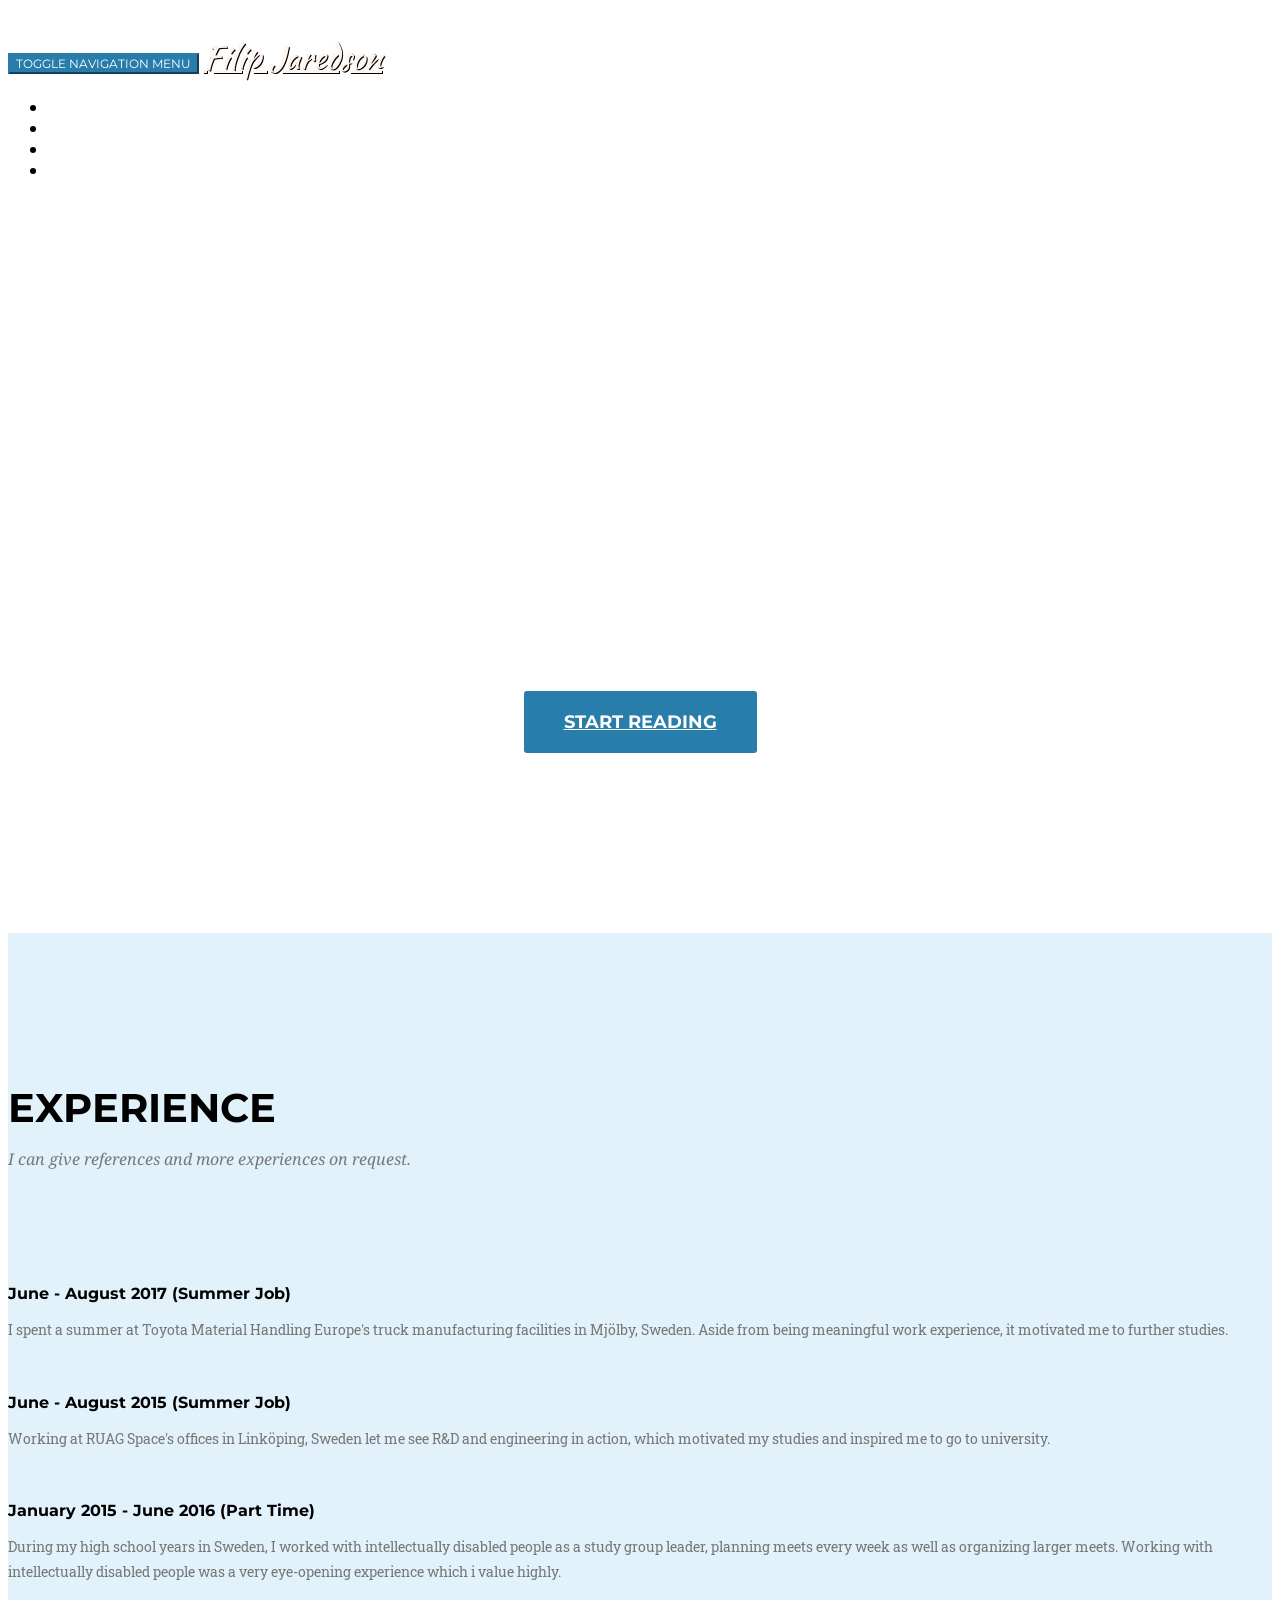
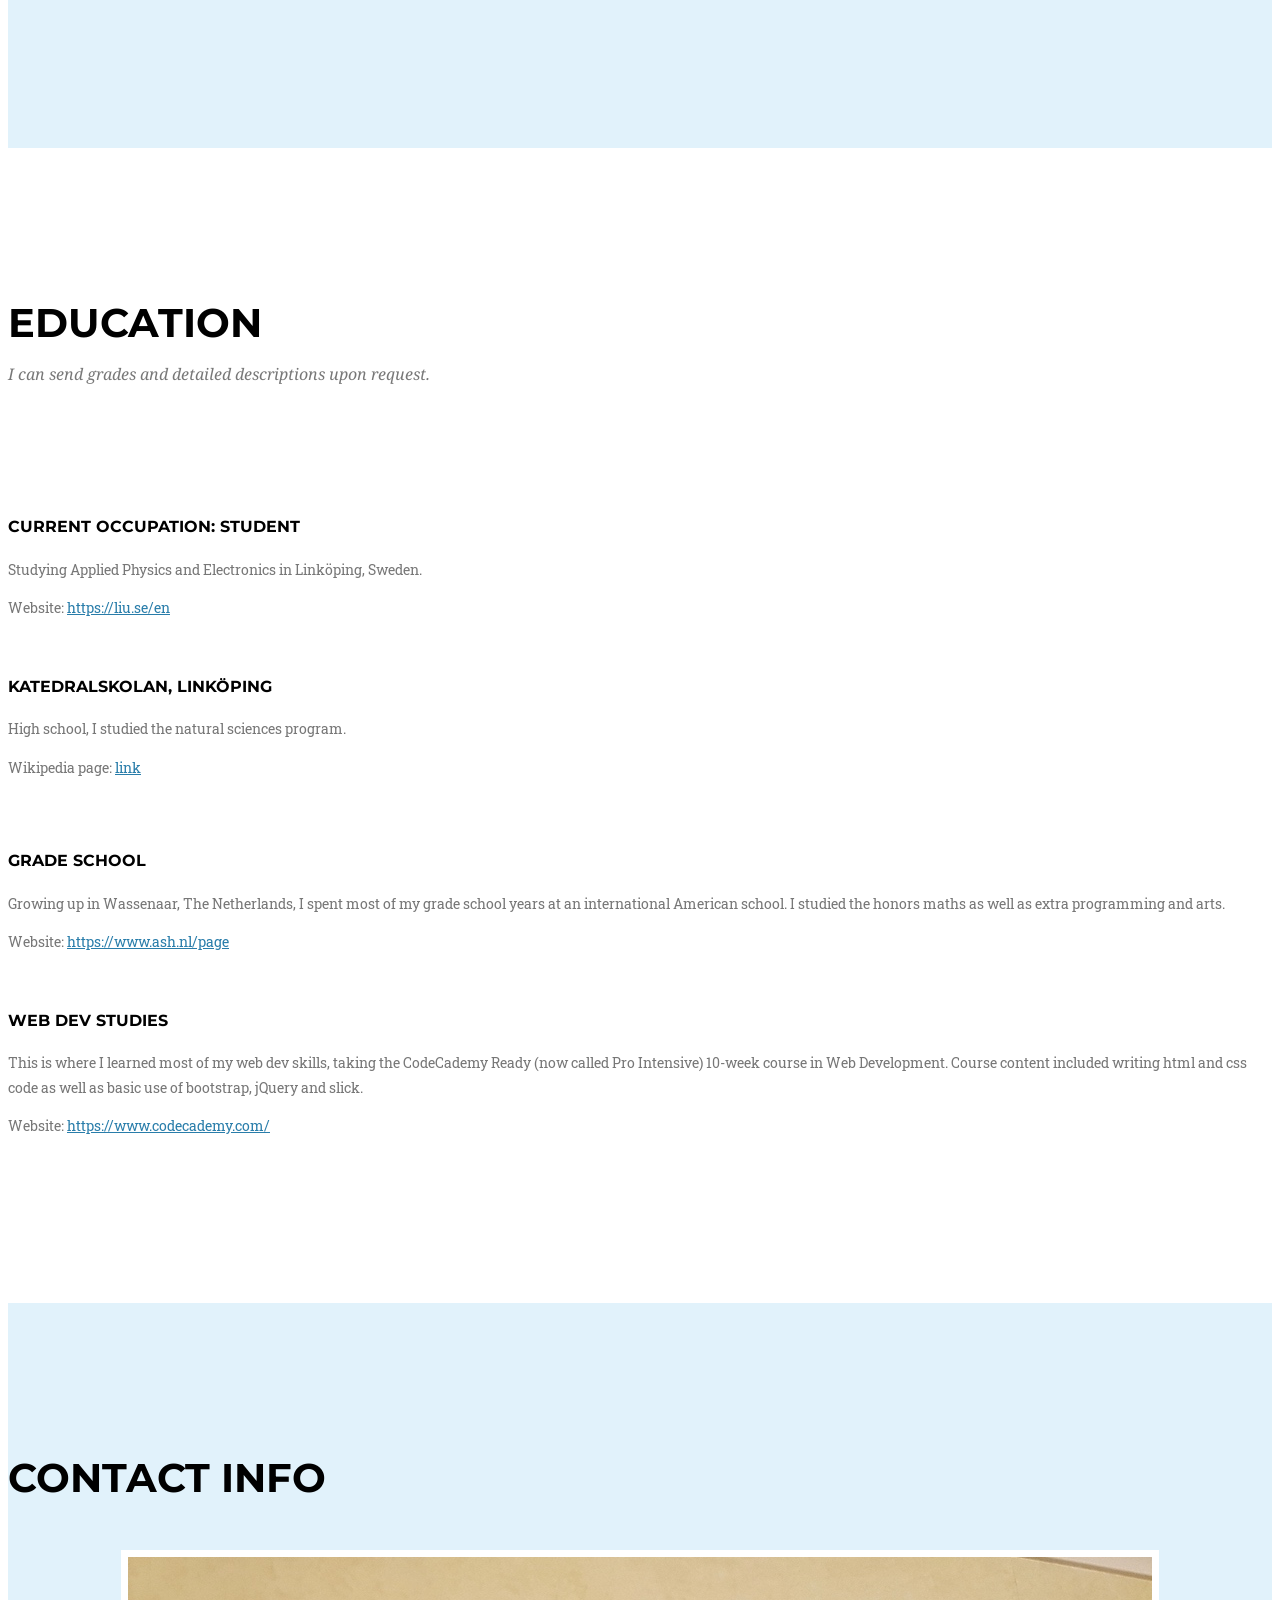
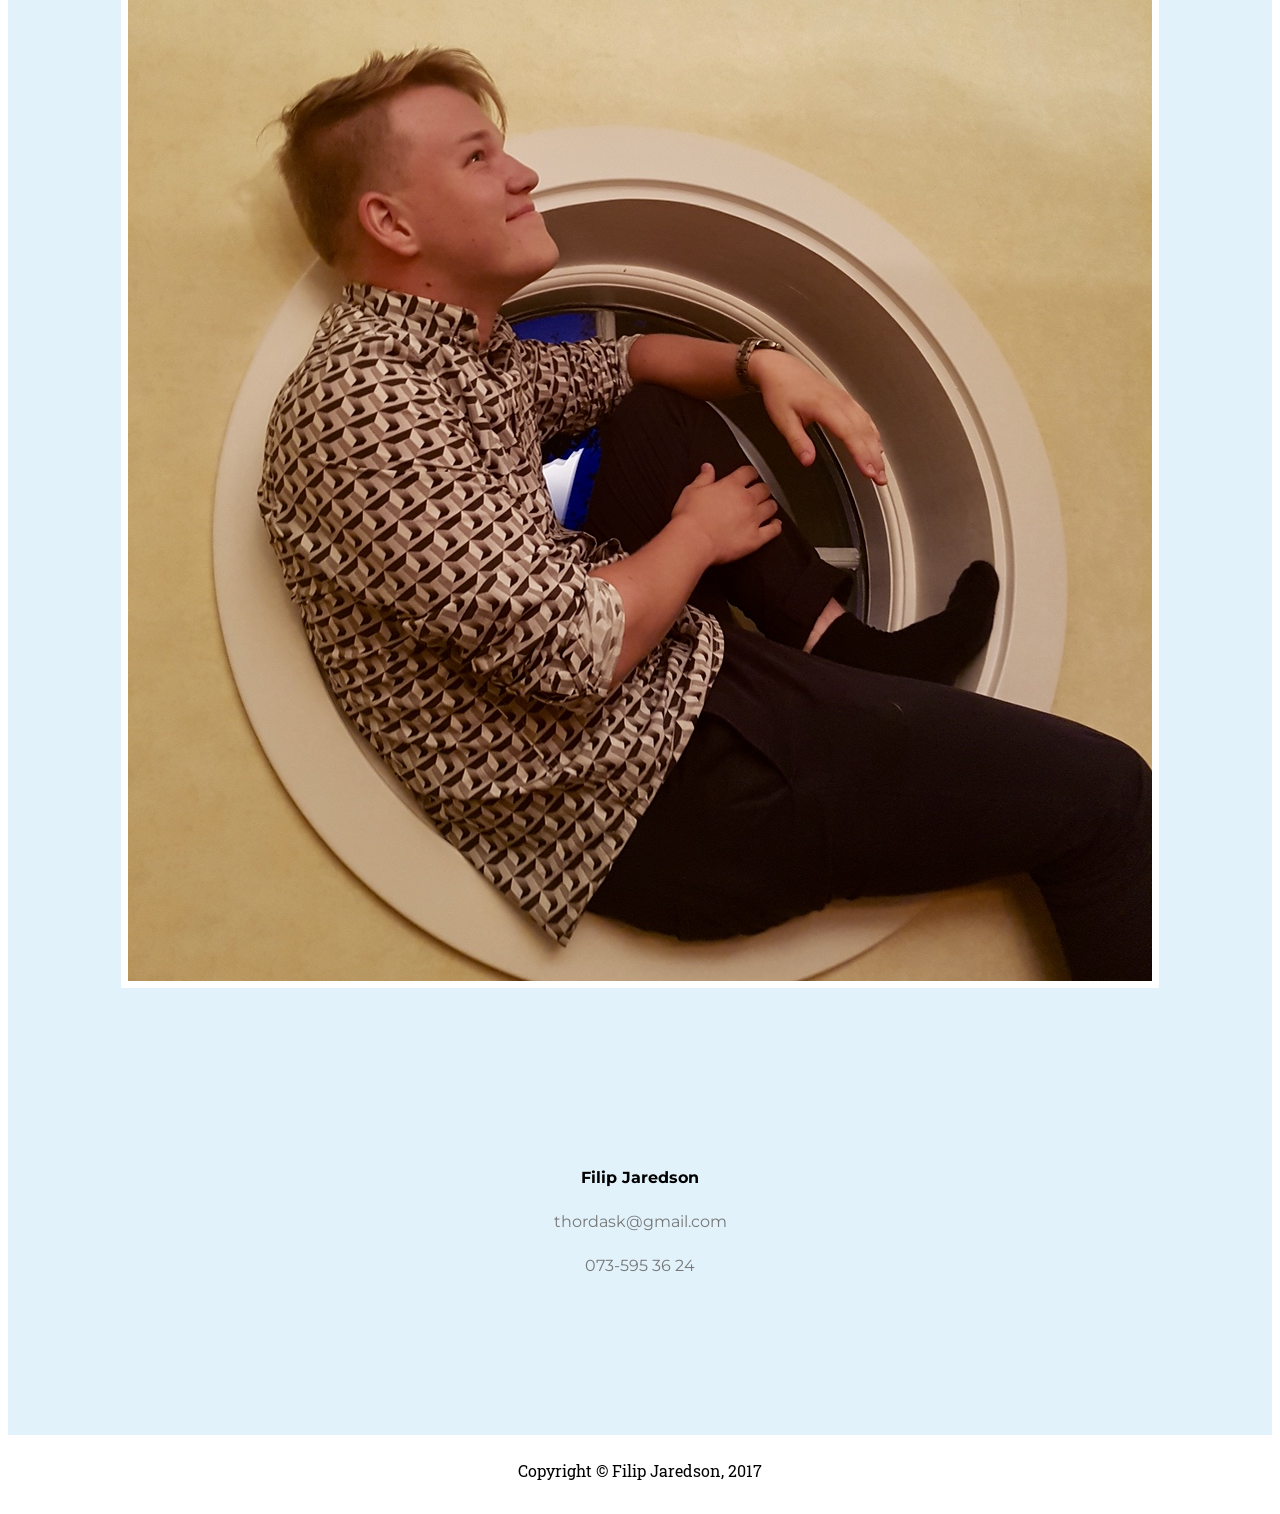
==== index.html @ 3bda9ec3 "Initial Commit" ====
<!DOCTYPE html>
<html lang="en">

<head>

    <meta charset="utf-8">
    <meta http-equiv="X-UA-Compatible" content="IE=edge">
    <meta name="viewport" content="width=device-width, initial-scale=1">
    <meta name="description" content="">
    <meta name="author" content="">

    <title>Filip Jaredson</title>

    <!-- Bootstrap Core CSS -->
    <link href="vendor/bootstrap/css/bootstrap.min.css" rel="stylesheet">

    <!-- Custom Fonts -->
    <link href="vendor/font-awesome/css/font-awesome.min.css" rel="stylesheet" type="text/css">
    <link href="https://fonts.googleapis.com/css?family=Montserrat:400,700" rel="stylesheet" type="text/css">
    <link href='https://fonts.googleapis.com/css?family=Kaushan+Script' rel='stylesheet' type='text/css'>
    <link href='https://fonts.googleapis.com/css?family=Droid+Serif:400,700,400italic,700italic' rel='stylesheet' type='text/css'>
    <link href='https://fonts.googleapis.com/css?family=Roboto+Slab:400,100,300,700' rel='stylesheet' type='text/css'>

    <!-- Theme CSS -->
    <link href="css/agency.css" rel="stylesheet">

    <!-- HTML5 Shim and Respond.js IE8 support of HTML5 elements and media queries -->
    <!-- WARNING: Respond.js doesn't work if you view the page via file:// -->
    <!--[if lt IE 9]>
        <script src="https://oss.maxcdn.com/libs/html5shiv/3.7.0/html5shiv.js"></script>
        <script src="https://oss.maxcdn.com/libs/respond.js/1.4.2/respond.min.js"></script>
    <![endif]-->

</head>

<body id="page-top" class="index">

    <!-- Navigation -->
    <nav id="mainNav" class="navbar navbar-default navbar-custom navbar-fixed-top">
        <div class="container">
            <!-- Brand and toggle get grouped for better mobile display -->
            <div class="navbar-header page-scroll">
                <button type="button" class="navbar-toggle" data-toggle="collapse" data-target="#bs-example-navbar-collapse-1">
                    <span class="sr-only">Toggle navigation</span> Menu <i class="fa fa-bars"></i>
                </button>
                <a class="navbar-brand page-scroll" href="#page-top">Filip Jaredson</a>
            </div>

            <!-- Collect the nav links, forms, and other content for toggling -->
            <div class="collapse navbar-collapse" id="bs-example-navbar-collapse-1">
                <ul class="nav navbar-nav navbar-right">
                    <li class="hidden">
                        <a href="#page-top"></a>
                    </li>
                    <li>
                        <a class="page-scroll" href="#experience">Experience</a>
                    </li>
                    <li>
                        <a class="page-scroll" href="#education">Education</a>
                    </li>
                    <li>
                        <a class="page-scroll" href="#contact">Contact</a>
                    </li>
                </ul>
            </div>
            <!-- /.navbar-collapse -->
        </div>
        <!-- /.container-fluid -->
    </nav>

    <!-- Header -->
    <header>
        <div class="container">
            <div class="intro-text">
                <div class="intro-lead-in">Welcome to my interative resume</div>
                <div class="intro-heading">Let me show you around</div>
                <a href="#experience" class="page-scroll btn btn-xl">Start Reading</a>
            </div>
        </div>
    </header>

    <!-- Services Section -->
    <section id="experience" class="bg-darkest-gray">
        <div class="container">
            <div class="row">
                <div class="col-lg-12 text-center">
                    <h2 class="section-heading">Experience</h2>
                    <h3 class="section-subheading text-muted">I can give references and more experiences on request.</h3>
                </div>
            </div>
            <div class="row text-center">
                <div class="col-md-4">
                    <img src="https://toyota-forklifts.eu/Content/img/logo.png" class="img-responsive center-block experience-img toyota" alt="">
                    <h4 class="service-heading">June - August 2017 (Summer Job)</h4>
                    <p class="text-muted">I spent a summer at Toyota Material Handling Europe's truck manufacturing facilities in Mjölby, Sweden. Aside from being meaningful work experience, it motivated me to further studies.</p>
                </div>
                <div class="col-md-4">
                    <img src="https://www.ruag.com/sites/default/files/logos/logo.svg" class="img-responsive center-block experience-img" alt="">
                    <h4 class="service-heading">June - August 2015 (Summer Job)</h4>
                    <p class="text-muted">Working at RUAG Space's offices in Linköping, Sweden let me see R&D and engineering in action, which motivated my studies and inspired me to go to university.</p>
                </div>
                <div class="col-md-4">
                    <img src="http://www.constrictorvision.se/wp-content/uploads/2015/03/logo-SV.png" class="img-responsive center-block experience-img" alt="">
                    <h4 class="service-heading">January 2015 - June 2016 (Part Time)</h4>
                    <p class="text-muted">During my high school years in Sweden, I worked with intellectually disabled people as a study group leader, planning meets every week as well as organizing larger meets. Working with intellectually disabled people was a very eye-opening experience which i value highly.</p>
                </div>
            </div>
        </div>
    </section>

    <!-- Portfolio Grid Section -->
    <section id="education" class="bg-light-gray">
        <div class="container">
            <div class="row">
                <div class="col-lg-12 text-center">
                    <h2 class="section-heading">Education</h2>
                    <h3 class="section-subheading text-muted">I can send grades and detailed descriptions upon request.</h3>
                </div>
            </div>
            <div class="row">
                <div class="col-md-3 col-sm-6 portfolio-item">
                    <a href="#portfolioModal1" class="portfolio-link" data-toggle="modal">
                        <img src="http://www.liu.se/mall11/images/logo-sv.png" class="img-responsive education-img liu-img" alt="">
                    </a>
                    <div class="portfolio-caption">
                        <h4>Current Occupation: Student</h4>
                        <p class="text-muted">Studying Applied Physics and Electronics in Linköping, Sweden.</p>
                    <p class="text-muted">Website: <a href="https://liu.se/en">https://liu.se/en</a></p>
                  </div>
                </div>
                <div class="col-md-3 col-sm-6 portfolio-item">
                    <a href="#portfolioModal2" class="portfolio-link" data-toggle="modal">
                        <img src="https://upload.wikimedia.org/wikipedia/en/0/0d/Katlogonew.jpg" class="img-responsive education-img" alt="">
                    </a>
                    <div class="portfolio-caption">
                        <h4>Katedralskolan, Linköping</h4>
                        <p class="text-muted">High school, I studied the natural sciences program.</p>
                        <p class="text-muted">Wikipedia page: <a href="https://en.wikipedia.org/wiki/Katedralskolan,_Link%C3%B6ping">link</a></p>
                    </div>
                </div>
                <div class="col-md-3 col-sm-6 portfolio-item">
                    <a href="#portfolioModal3" class="portfolio-link" data-toggle="modal">
                        <img src="https://bbk12e1-cdn.myschoolcdn.com/ftpimages/401/logo/Logo.png" class="img-responsive education-img ash-img" alt="">
                    </a>
                    <div class="portfolio-caption">
                        <h4>Grade School</h4>
                        <p class="text-muted">Growing up in Wassenaar, The Netherlands, I spent most of my grade school years at an international American school. I studied the honors maths as well as extra programming and arts.</p>
                        <p class="text-muted">Website: <a href="https://www.ash.nl/page">https://www.ash.nl/page</a></p>
                    </div>
                </div>
                <div class="col-md-3 col-sm-6 portfolio-item">
                    <a href="#portfolioModal4" class="portfolio-link" data-toggle="modal">
                        <img src="https://production.cdmycdn.com/webpack/44e01805165bfde4e6e4322c540abf81.svg" class="img-responsive education-img" alt="">
                    </a>
                    <div class="portfolio-caption">
                        <h4>Web Dev Studies</h4>
                        <p class="text-muted">This is where I learned most of my web dev skills, taking the CodeCademy Ready (now called Pro Intensive) 10-week course in Web Development. Course content included writing html and css code as well as basic use of bootstrap, jQuery and slick.</p>
                        <p class="text-muted">Website: <a href="https://www.codecademy.com/">https://www.codecademy.com/</a></p>
                    </div>
                </div>
            </div>
        </div>
    </section>


    <!-- Contact Section -->
    <section id="contact" class="bg-darkest-gray">
        <div class="container">
            <div class="row">
                <div class="col-lg-12 text-center">
                    <h2 class="section-heading">Contact info</h2>
                </div>
            </div>
            <div class="row" style="margin-top: 3rem;">
              <div class="col-sm-4 col-sm-offset-2">
                  <div class="contact-member">
                      <img src="img/filip.jpg" class="img-responsive img-circle" alt="">
                  </div>
              </div>
              <div class="col-sm-4" style="margin-top: 11rem;">
                <div class="contact-member">
                  <h4>Filip Jaredson</h4>
                  <p></p>
                  <h4 class="text-muted">thordask@gmail.com</h4>
                  <h4 class="text-muted">073-595 36 24</h4>
                </div>
              </div>
            </div>
        </div>
    </section>

    <!-- Footer -->
    <footer>
      Copyright © Filip Jaredson, 2017
    </footer>

    <!-- jQuery -->
    <script src="vendor/jquery/jquery.min.js"></script>

    <!-- Bootstrap Core JavaScript -->
    <script src="vendor/bootstrap/js/bootstrap.min.js"></script>

    <!-- Plugin JavaScript -->
    <script src="https://cdnjs.cloudflare.com/ajax/libs/jquery-easing/1.3/jquery.easing.min.js"></script>

    <!-- Contact Form JavaScript -->
    <script src="js/jqBootstrapValidation.js"></script>
    <script src="js/contact_me.js"></script>

    <!-- Theme JavaScript -->
    <script src="js/agency.min.js"></script>

</body>

</html>
---- css/agency.css ----
/*!
 * Start Bootstrap - Agency v3.3.7+1 (http://startbootstrap.com/template-overviews/agency)
 * Copyright 2013-2016 Start Bootstrap
 * Licensed under MIT (https://github.com/BlackrockDigital/startbootstrap/blob/gh-pages/LICENSE)
 */
body {
  overflow-x: hidden;
  font-family: "Roboto Slab", "Helvetica Neue", Helvetica, Arial, sans-serif;
}
.text-muted {
  color: #777777;
  font-weight: normal;
}
.text-primary {
  color: #297DAA;
}
p {
  font-size: 14px;
  line-height: 1.75;
}
p.large {
  font-size: 16px;
}
a,
a:hover,
a:focus,
a:active,
a.active {
  outline: none;
}
a {
  color: #297DAA;
}
a:hover,
a:focus,
a:active,
a.active {
  color: #064F76;
}
h1,
h2,
h3,
h4,
h5,
h6 {
  font-family: "Montserrat", "Helvetica Neue", Helvetica, Arial, sans-serif;
  text-transform: uppercase;
  font-weight: 700;
}
.img-centered {
  margin: 0 auto;
}
.bg-light-gray {
  background-color: #FFFFFF;
}
.bg-darkest-gray {
  background-color: #E1F2FB;
}
.btn-primary {
  color: white;
  background-color: #297DAA;
  border-color: #297DAA;
  font-family: "Montserrat", "Helvetica Neue", Helvetica, Arial, sans-serif;
  text-transform: uppercase;
  font-weight: 700;
}
.btn-primary:hover,
.btn-primary:focus,
.btn-primary:active,
.btn-primary.active,
.open .dropdown-toggle.btn-primary {
  color: white;
  background-color: #064F76;
  border-color: #4792BB;
}
.btn-primary:active,
.btn-primary.active,
.open .dropdown-toggle.btn-primary {
  background-image: none;
}
.btn-primary.disabled,
.btn-primary[disabled],
fieldset[disabled] .btn-primary,
.btn-primary.disabled:hover,
.btn-primary[disabled]:hover,
fieldset[disabled] .btn-primary:hover,
.btn-primary.disabled:focus,
.btn-primary[disabled]:focus,
fieldset[disabled] .btn-primary:focus,
.btn-primary.disabled:active,
.btn-primary[disabled]:active,
fieldset[disabled] .btn-primary:active,
.btn-primary.disabled.active,
.btn-primary[disabled].active,
fieldset[disabled] .btn-primary.active {
  background-color: #297DAA;
  border-color: #297DAA;
}
.btn-primary .badge {
  color: #297DAA;
  background-color: white;
}
.btn-xl {
  color: white;
  background-color: #297DAA;
  border-color: #297DAA;
  font-family: "Montserrat", "Helvetica Neue", Helvetica, Arial, sans-serif;
  text-transform: uppercase;
  font-weight: 700;
  border-radius: 3px;
  font-size: 18px;
  padding: 20px 40px;
}
.btn-xl:hover,
.btn-xl:focus,
.btn-xl:active,
.btn-xl.active,
.open .dropdown-toggle.btn-xl {
  color: white;
  background-color: #064F76;
  border-color: #4792BB;
}
.btn-xl:active,
.btn-xl.active,
.open .dropdown-toggle.btn-xl {
  background-image: none;
}
.btn-xl.disabled,
.btn-xl[disabled],
fieldset[disabled] .btn-xl,
.btn-xl.disabled:hover,
.btn-xl[disabled]:hover,
fieldset[disabled] .btn-xl:hover,
.btn-xl.disabled:focus,
.btn-xl[disabled]:focus,
fieldset[disabled] .btn-xl:focus,
.btn-xl.disabled:active,
.btn-xl[disabled]:active,
fieldset[disabled] .btn-xl:active,
.btn-xl.disabled.active,
.btn-xl[disabled].active,
fieldset[disabled] .btn-xl.active {
  background-color: #297DAA;
  border-color: #297DAA;
}
.btn-xl .badge {
  color: #297DAA;
  background-color: white;
}
.navbar-custom {
  background-color: #222222;
  border-color: transparent;
}
.navbar-custom .navbar-brand {
  color: seashell;
  text-shadow: 1px 1px black;
  font-family: "Kaushan Script", "Helvetica Neue", Helvetica, Arial, cursive;
}
.navbar-custom .navbar-brand:hover,
.navbar-custom .navbar-brand:focus,
.navbar-custom .navbar-brand:active,
.navbar-custom .navbar-brand.active {
  color: #87B8D3;
}
.navbar-custom .navbar-collapse {
  border-color: rgba(255, 255, 255, 0.02);
}
.navbar-custom .navbar-toggle {
  background-color: #297DAA;
  border-color: #297DAA;
  font-family: "Montserrat", "Helvetica Neue", Helvetica, Arial, sans-serif;
  text-transform: uppercase;
  color: white;
  font-size: 12px;
}
.navbar-custom .navbar-toggle:hover,
.navbar-custom .navbar-toggle:focus {
  background-color: #297DAA;
}
.navbar-custom .nav li a {
  font-family: "Montserrat", "Helvetica Neue", Helvetica, Arial, sans-serif;
  text-transform: uppercase;
  font-weight: 400;
  letter-spacing: 1px;
  color: white;
}
.navbar-custom .nav li a:hover,
.navbar-custom .nav li a:focus {
  color: #297DAA;
  outline: none;
}
.navbar-custom .navbar-nav > .active > a {
  border-radius: 0;
  color: white;
  background-color: #297DAA;
}
.navbar-custom .navbar-nav > .active > a:hover,
.navbar-custom .navbar-nav > .active > a:focus {
  color: white;
  background-color: #064F76;
}
@media (min-width: 768px) {
  .navbar-custom {
    background-color: transparent;
    padding: 25px 0;
    -webkit-transition: padding 0.2s;
    -moz-transition: padding 0.2s;
    transition: padding 0.2s;
    border: none;
  }
  .navbar-custom .navbar-brand {
    font-size: 2em;
    -webkit-transition: all 0.2s;
    -moz-transition: all 0.2s;
    transition: all 0.2s;
  }
  .navbar-custom .navbar-nav > .active > a {
    border-radius: 3px;
  }
}
@media (min-width: 768px) {
  .navbar-custom.affix {
    background-color: #222222;
    padding: 10px 0;
  }
  .navbar-custom.affix .navbar-brand {
    font-size: 1.5em;
  }
}
header {
  background-image: url('../img/pisek river.jpg');
  background-repeat: no-repeat;
  background-attachment: scroll;
  background-position: center center;
  -webkit-background-size: cover;
  -moz-background-size: cover;
  background-size: cover;
  -o-background-size: cover;
  text-align: center;
  color: white;
}
header .intro-text {
  padding-top: 100px;
  padding-bottom: 50px;
}
header .intro-text .intro-lead-in {
  font-family: "Droid Serif", "Helvetica Neue", Helvetica, Arial, sans-serif;
  font-style: italic;
  font-size: 22px;
  line-height: 22px;
  margin-bottom: 25px;
}
header .intro-text .intro-heading {
  font-family: "Montserrat", "Helvetica Neue", Helvetica, Arial, sans-serif;
  text-transform: uppercase;
  font-weight: 700;
  font-size: 50px;
  line-height: 50px;
  margin-bottom: 25px;
}
@media (min-width: 768px) {
  header .intro-text {
    padding-top: 300px;
    padding-bottom: 200px;
  }
  header .intro-text .intro-lead-in {
    font-family: "Droid Serif", "Helvetica Neue", Helvetica, Arial, sans-serif;
    font-style: italic;
    font-size: 40px;
    line-height: 40px;
    margin-bottom: 25px;
  }
  header .intro-text .intro-heading {
    font-family: "Montserrat", "Helvetica Neue", Helvetica, Arial, sans-serif;
    text-transform: uppercase;
    font-weight: 700;
    font-size: 75px;
    line-height: 75px;
    margin-bottom: 50px;
  }
}
section {
  padding: 100px 0;
}
section h2.section-heading {
  font-size: 40px;
  margin-top: 0;
  margin-bottom: 15px;
}
section h3.section-subheading {
  font-size: 16px;
  font-family: "Droid Serif", "Helvetica Neue", Helvetica, Arial, sans-serif;
  text-transform: none;
  font-style: italic;
  font-weight: 400;
  margin-bottom: 75px;
}
@media (min-width: 768px) {
  section {
    padding: 150px 0;
  }
}
.service-heading {
  margin: 15px 0;
  text-transform: none;
}
#portfolio .portfolio-item {
  border: 1px solid black;
  margin: 0 0 15px;
  padding: 15px;
  right: 0;
}
#portfolio .portfolio-item .portfolio-link {
  display: flex block;
  position: relative;
  max-width: 400px;
  margin: 0 auto;
}
#portfolio .portfolio-item .portfolio-link .portfolio-hover {
  background: rgba(254, 209, 54, 0.9);
  position: absolute;
  width: 100%;
  height: 100%;
  opacity: 0;
  transition: all ease 0.5s;
  -webkit-transition: all ease 0.5s;
  -moz-transition: all ease 0.5s;
}
#portfolio .portfolio-item .portfolio-link .portfolio-hover:hover {
  opacity: 1;
}
#portfolio .portfolio-item .portfolio-link .portfolio-hover .portfolio-hover-content {
  position: absolute;
  width: 100%;
  height: 20px;
  font-size: 20px;
  text-align: center;
  top: 50%;
  margin-top: -12px;
  color: white;
}
#portfolio .portfolio-item .portfolio-link .portfolio-hover .portfolio-hover-content img {
  margin: -12px;
}
#portfolio .portfolio-item .portfolio-link .portfolio-hover .portfolio-hover-content h3,
#portfolio .portfolio-item .portfolio-link .portfolio-hover .portfolio-hover-content h4 {
  margin: 0;
}
#portfolio .portfolio-item .portfolio-caption {
  max-width: 400px;
  margin: 0 auto;
  background-color: white;
  text-align: center;
  padding: 25px;
}
#portfolio .portfolio-item .portfolio-caption h4 {
  text-transform: none;
  margin: 0;
}
#portfolio .portfolio-item .portfolio-caption p {
  font-family: "Droid Serif", "Helvetica Neue", Helvetica, Arial, sans-serif;
  font-style: italic;
  font-size: 16px;
  margin: 0;
}
#portfolio * {
  z-index: 2;
}
@media (min-width: 767px) {
  #portfolio .portfolio-item {
    margin: 0 0 30px;
  }
}
.timeline {
  list-style: none;
  padding: 0;
  position: relative;
}
.timeline:before {
  top: 0;
  bottom: 0;
  position: absolute;
  content: "";
  width: 2px;
  background-color: #f1f1f1;
  left: 40px;
  margin-left: -1.5px;
}
.timeline > li {
  margin-bottom: 50px;
  position: relative;
  min-height: 50px;
}
.timeline > li:before,
.timeline > li:after {
  content: " ";
  display: table;
}
.timeline > li:after {
  clear: both;
}
.timeline > li .timeline-panel {
  width: 100%;
  float: right;
  padding: 0 20px 0 100px;
  position: relative;
  text-align: left;
}
.timeline > li .timeline-panel:before {
  border-left-width: 0;
  border-right-width: 15px;
  left: -15px;
  right: auto;
}
.timeline > li .timeline-panel:after {
  border-left-width: 0;
  border-right-width: 14px;
  left: -14px;
  right: auto;
}
.timeline > li .timeline-image {
  left: 0;
  margin-left: 0;
  width: 80px;
  height: 80px;
  position: absolute;
  z-index: 100;
  background-color: #297DAA;
  color: white;
  border-radius: 100%;
  border: 7px solid #f1f1f1;
  text-align: center;
}
.timeline > li .timeline-image h4 {
  font-size: 10px;
  margin-top: 12px;
  line-height: 14px;
}
.timeline > li.timeline-inverted > .timeline-panel {
  float: right;
  text-align: left;
  padding: 0 20px 0 100px;
}
.timeline > li.timeline-inverted > .timeline-panel:before {
  border-left-width: 0;
  border-right-width: 15px;
  left: -15px;
  right: auto;
}
.timeline > li.timeline-inverted > .timeline-panel:after {
  border-left-width: 0;
  border-right-width: 14px;
  left: -14px;
  right: auto;
}
.timeline > li:last-child {
  margin-bottom: 0;
}
.timeline .timeline-heading h4 {
  margin-top: 0;
  color: inherit;
}
.timeline .timeline-heading h4.subheading {
  text-transform: none;
}
.timeline .timeline-body > p,
.timeline .timeline-body > ul {
  margin-bottom: 0;
}
@media (min-width: 768px) {
  .timeline:before {
    left: 50%;
  }
  .timeline > li {
    margin-bottom: 100px;
    min-height: 100px;
  }
  .timeline > li .timeline-panel {
    width: 41%;
    float: left;
    padding: 0 20px 20px 30px;
    text-align: right;
  }
  .timeline > li .timeline-image {
    width: 100px;
    height: 100px;
    left: 50%;
    margin-left: -50px;
  }
  .timeline > li .timeline-image h4 {
    font-size: 13px;
    margin-top: 16px;
    line-height: 18px;
  }
  .timeline > li.timeline-inverted > .timeline-panel {
    float: right;
    text-align: left;
    padding: 0 30px 20px 20px;
  }
}
@media (min-width: 992px) {
  .timeline > li {
    min-height: 150px;
  }
  .timeline > li .timeline-panel {
    padding: 0 20px 20px;
  }
  .timeline > li .timeline-image {
    width: 150px;
    height: 150px;
    margin-left: -75px;
  }
  .timeline > li .timeline-image h4 {
    font-size: 18px;
    margin-top: 30px;
    line-height: 26px;
  }
  .timeline > li.timeline-inverted > .timeline-panel {
    padding: 0 20px 20px;
  }
}
@media (min-width: 1200px) {
  .timeline > li {
    min-height: 170px;
  }
  .timeline > li .timeline-panel {
    padding: 0 20px 20px 100px;
  }
  .timeline > li .timeline-image {
    width: 170px;
    height: 170px;
    margin-left: -85px;
  }
  .timeline > li .timeline-image h4 {
    margin-top: 40px;
  }
  .timeline > li.timeline-inverted > .timeline-panel {
    padding: 0 100px 20px 20px;
  }
}
.contact-member {
  text-align: center;
  margin-bottom: 10px;
}
.contact-member img {
  margin: 0 auto;
  border: 7px solid white;
}
.contact-member h4 {
  margin-top: 25px;
  margin-bottom: 0;
  text-transform: none;
}
.contact-member p {
  margin-top: 0;
}
aside.clients img {
  margin: 50px auto;
}
section#contact {
  background-position: center;
  background-repeat: no-repeat;
}
section#oldcontact .section-heading {
  color: white;
}
section#oldcontact .form-group {
  margin-bottom: 25px;
}
section#oldcontact .form-group input,
section#oldcontact .form-group textarea {
  padding: 20px;
}
section#oldcontact .form-group input.form-control {
  height: auto;
}
section#oldcontact .form-group textarea.form-control {
  height: 236px;
}
section#oldcontact .form-control:focus {
  border-color: #297DAA;
  box-shadow: none;
}
section#oldcontact ::-webkit-input-placeholder {
  font-family: "Montserrat", "Helvetica Neue", Helvetica, Arial, sans-serif;
  text-transform: uppercase;
  font-weight: 700;
  color: #eeeeee;
}
section#oldcontact :-moz-placeholder {
  /* Firefox 18- */
  font-family: "Montserrat", "Helvetica Neue", Helvetica, Arial, sans-serif;
  text-transform: uppercase;
  font-weight: 700;
  color: #eeeeee;
}
section#oldcontact ::-moz-placeholder {
  /* Firefox 19+ */
  font-family: "Montserrat", "Helvetica Neue", Helvetica, Arial, sans-serif;
  text-transform: uppercase;
  font-weight: 700;
  color: #eeeeee;
}
section#oldcontact :-ms-input-placeholder {
  font-family: "Montserrat", "Helvetica Neue", Helvetica, Arial, sans-serif;
  text-transform: uppercase;
  font-weight: 700;
  color: #eeeeee;
}
section#oldcontact .text-danger {
  color: #e74c3c;
}
footer {
  padding: 25px 0;
  text-align: center;
}
footer span.copyright {
  line-height: 40px;
  font-family: "Montserrat", "Helvetica Neue", Helvetica, Arial, sans-serif;
  text-transform: uppercase;
  text-transform: none;
}
footer ul.quicklinks {
  margin-bottom: 0;
  line-height: 40px;
  font-family: "Montserrat", "Helvetica Neue", Helvetica, Arial, sans-serif;
  text-transform: uppercase;
  text-transform: none;
}
ul.social-buttons {
  margin-bottom: 0;
}
ul.social-buttons li a {
  display: block;
  background-color: #222222;
  height: 40px;
  width: 40px;
  border-radius: 100%;
  font-size: 20px;
  line-height: 40px;
  color: white;
  outline: none;
  -webkit-transition: all 0.2s;
  -moz-transition: all 0.2s;
  transition: all 0.2s;
}
ul.social-buttons li a:hover,
ul.social-buttons li a:focus,
ul.social-buttons li a:active {
  background-color: #297DAA;
}
.btn:focus,
.btn:active,
.btn.active,
.btn:active:focus {
  outline: none;
}
.portfolio-modal .modal-dialog {
  margin: 0;
  height: 100%;
  width: auto;
}
.portfolio-modal .modal-content {
  border-radius: 0;
  background-clip: border-box;
  -webkit-box-shadow: none;
  box-shadow: none;
  border: none;
  min-height: 100%;
  padding: 100px 0;
  text-align: center;
}
.portfolio-modal .modal-content h2 {
  margin-bottom: 15px;
  font-size: 3em;
}
.portfolio-modal .modal-content p {
  margin-bottom: 30px;
}
.portfolio-modal .modal-content p.item-intro {
  margin: 20px 0 30px;
  font-family: "Droid Serif", "Helvetica Neue", Helvetica, Arial, sans-serif;
  font-style: italic;
  font-size: 16px;
}
.portfolio-modal .modal-content ul.list-inline {
  margin-bottom: 30px;
  margin-top: 0;
}
.portfolio-modal .modal-content img {
  margin-bottom: 30px;
}
.portfolio-modal .close-modal {
  position: absolute;
  width: 75px;
  height: 75px;
  background-color: transparent;
  top: 25px;
  right: 25px;
  cursor: pointer;
}
.portfolio-modal .close-modal:hover {
  opacity: 0.3;
}
.portfolio-modal .close-modal .lr {
  height: 75px;
  width: 1px;
  margin-left: 35px;
  background-color: #222222;
  transform: rotate(45deg);
  -ms-transform: rotate(45deg);
  /* IE 9 */
  -webkit-transform: rotate(45deg);
  /* Safari and Chrome */
  z-index: 1051;
}
.portfolio-modal .close-modal .lr .rl {
  height: 75px;
  width: 1px;
  background-color: #222222;
  transform: rotate(90deg);
  -ms-transform: rotate(90deg);
  /* IE 9 */
  -webkit-transform: rotate(90deg);
  /* Safari and Chrome */
  z-index: 1052;
}
.portfolio-modal .modal-backdrop {
  opacity: 0;
  display: none;
}
::-moz-selection {
  text-shadow: none;
  background: #297DAA;
}
::selection {
  text-shadow: none;
  background: #297DAA;
}
img::selection {
  background: transparent;
}
img::-moz-selection {
  background: transparent;
}
body {
  webkit-tap-highlight-color: #297DAA;
}

.experience-img {
  height: 12rem;
}

.education-img {
  height: 10rem;
}

.liu-img {
  padding: 1rem 0;
}

.ash-img {
  padding: 1rem 0;
}

.toyota {
  padding: 10px 0 10px 35px;
}
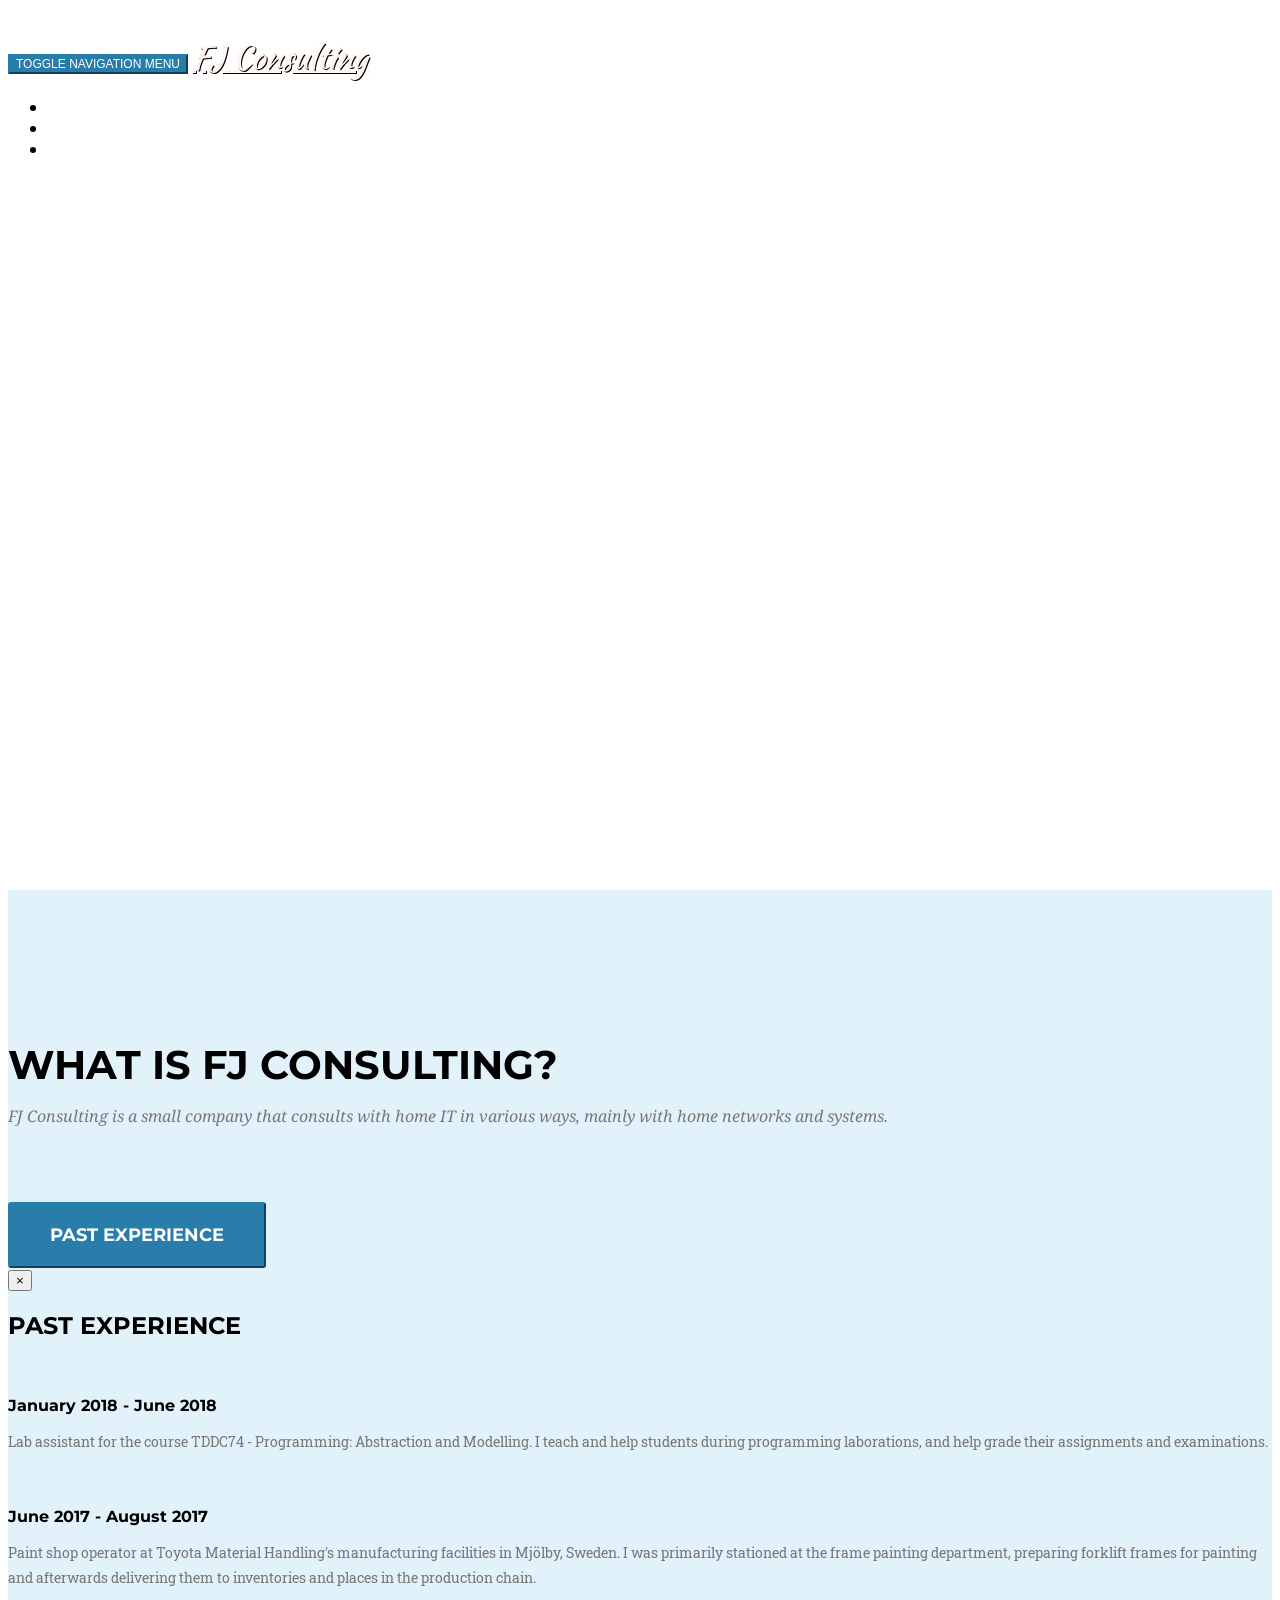
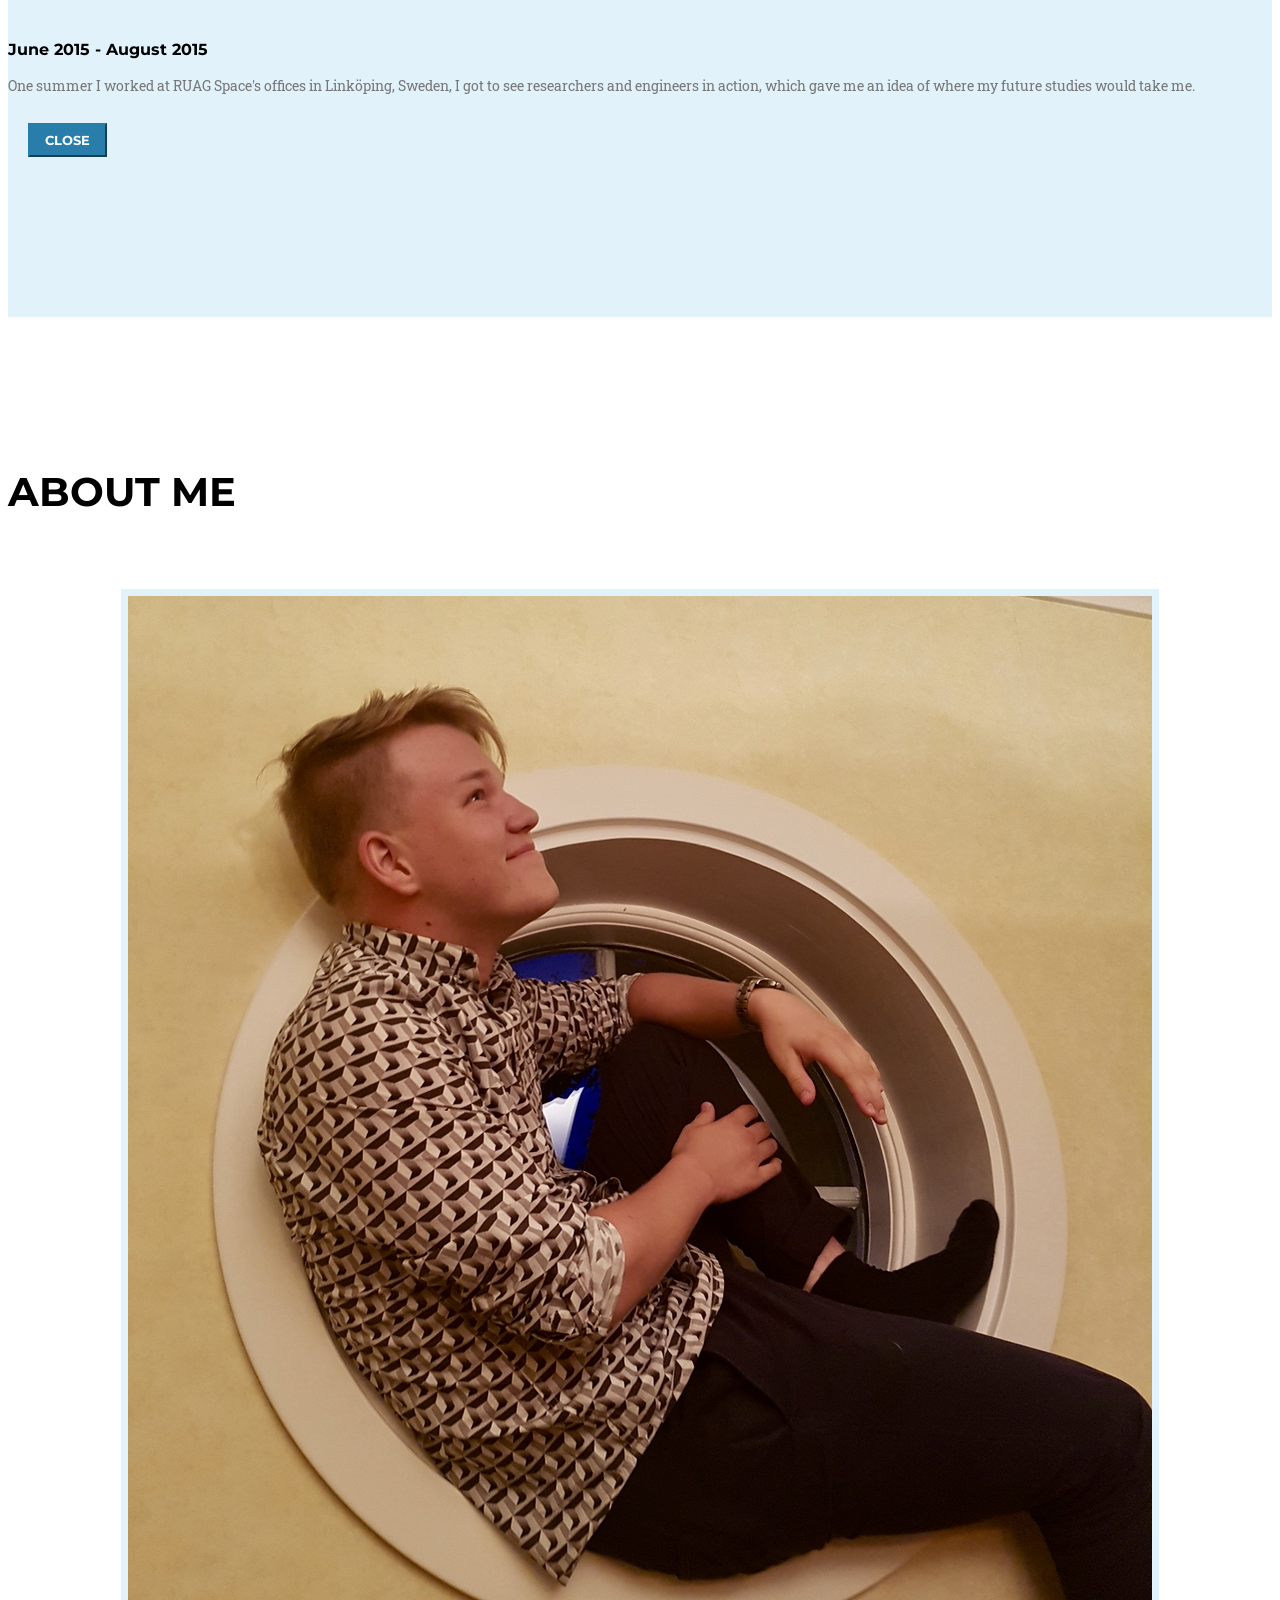
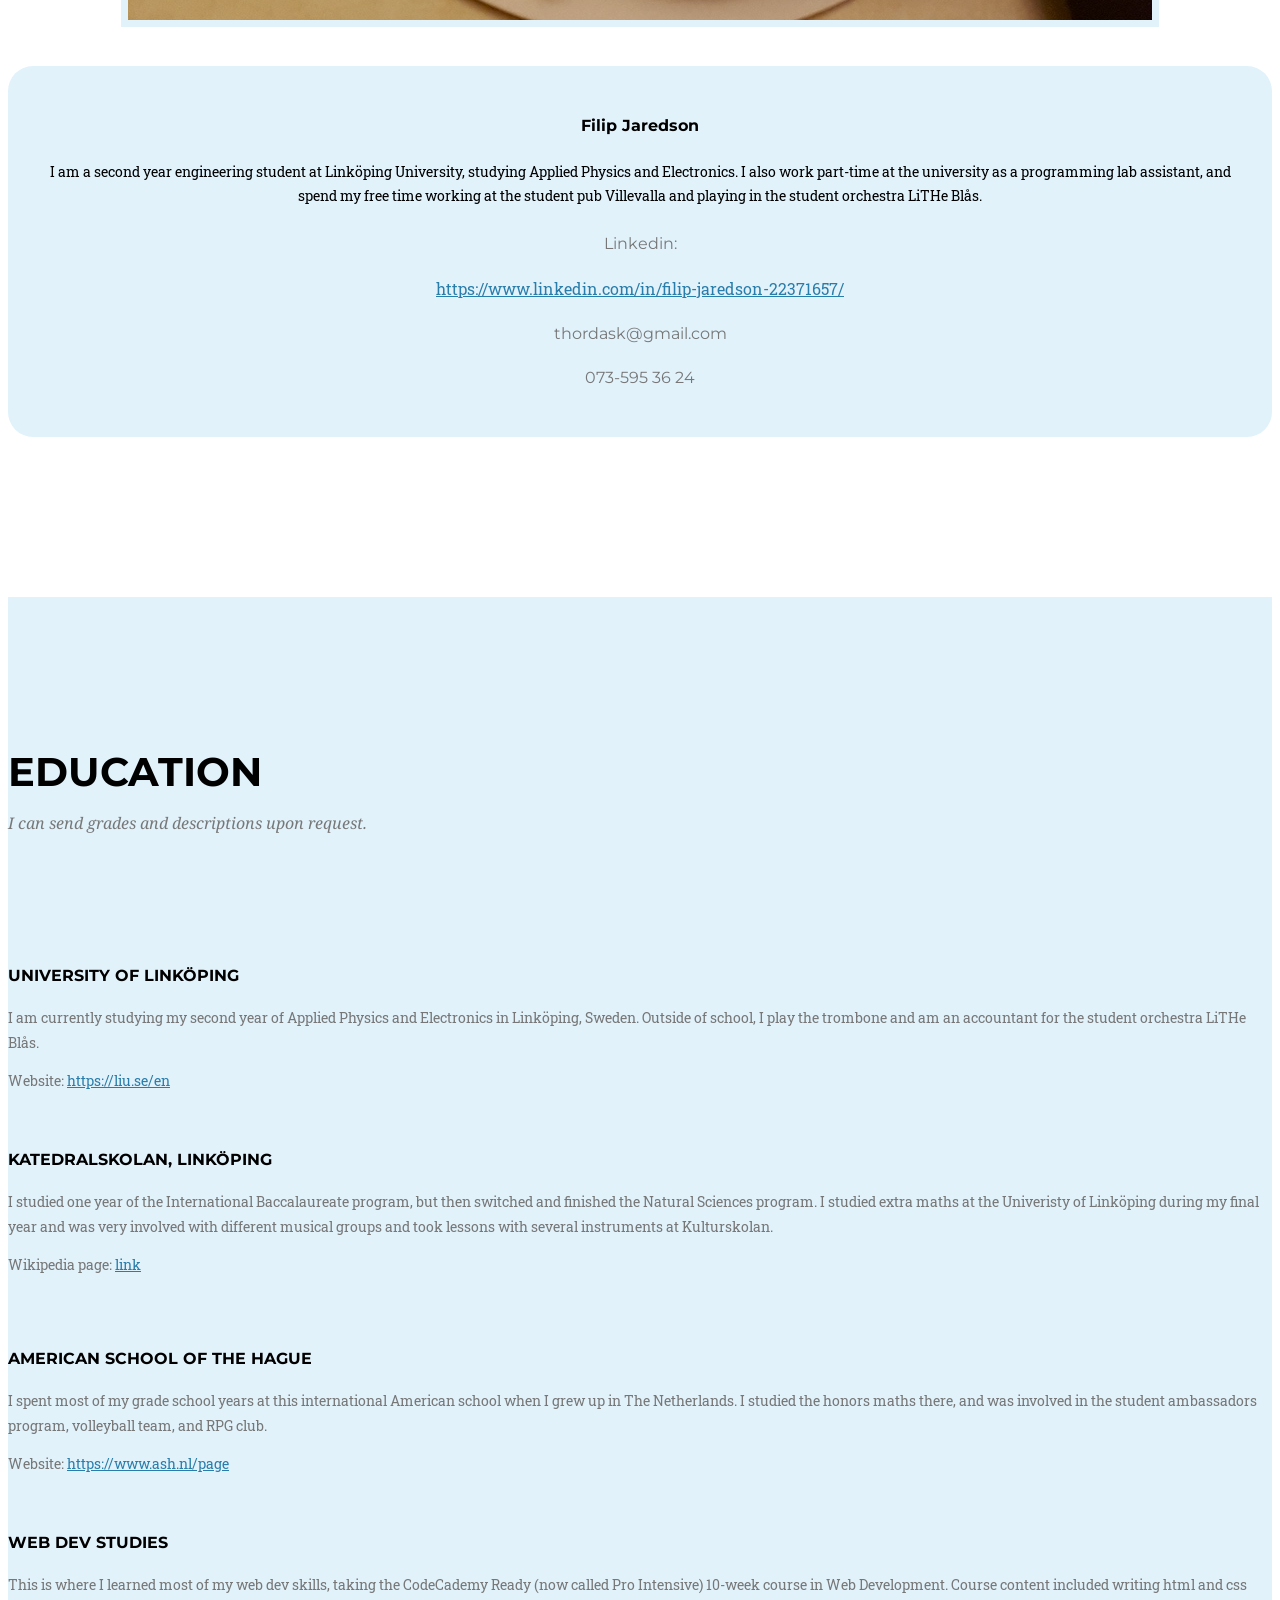
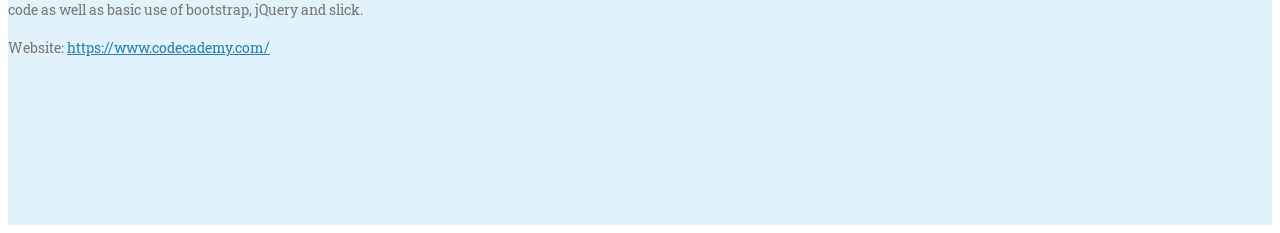
==== commit 83e0b395: "Updated info and WIP modules" ====
--- a/index.html
+++ b/index.html
@@ -9,7 +9,7 @@
     <meta name="description" content="">
     <meta name="author" content="">
 
-    <title>Filip Jaredson</title>
+    <title>FJ Consulting</title>
 
     <!-- Bootstrap Core CSS -->
     <link href="vendor/bootstrap/css/bootstrap.min.css" rel="stylesheet">
@@ -24,13 +24,6 @@
     <!-- Theme CSS -->
     <link href="css/agency.css" rel="stylesheet">
 
-    <!-- HTML5 Shim and Respond.js IE8 support of HTML5 elements and media queries -->
-    <!-- WARNING: Respond.js doesn't work if you view the page via file:// -->
-    <!--[if lt IE 9]>
-        <script src="https://oss.maxcdn.com/libs/html5shiv/3.7.0/html5shiv.js"></script>
-        <script src="https://oss.maxcdn.com/libs/respond.js/1.4.2/respond.min.js"></script>
-    <![endif]-->
-
 </head>
 
 <body id="page-top" class="index">
@@ -43,7 +36,7 @@
                 <button type="button" class="navbar-toggle" data-toggle="collapse" data-target="#bs-example-navbar-collapse-1">
                     <span class="sr-only">Toggle navigation</span> Menu <i class="fa fa-bars"></i>
                 </button>
-                <a class="navbar-brand page-scroll" href="#page-top">Filip Jaredson</a>
+                <a class="navbar-brand page-scroll" href="#page-top">FJ Consulting</a>
             </div>
 
             <!-- Collect the nav links, forms, and other content for toggling -->
@@ -52,15 +45,16 @@
                     <li class="hidden">
                         <a href="#page-top"></a>
                     </li>
+                    <!-- <li>
+                        <a class="page-scroll" href="#experience">FJ Consulting</a>
+                    </li> -->
                     <li>
-                        <a class="page-scroll" href="#experience">Experience</a>
+                        <a class="page-scroll" href="#contact">About me</a>
                     </li>
+                    <!-- portfolio unused -->
                     <li>
                         <a class="page-scroll" href="#education">Education</a>
                     </li>
-                    <li>
-                        <a class="page-scroll" href="#contact">Contact</a>
-                    </li>
                 </ul>
             </div>
             <!-- /.navbar-collapse -->
@@ -72,115 +66,84 @@
     <header>
         <div class="container">
             <div class="intro-text">
-                <div class="intro-lead-in">Welcome to my interative resume</div>
-                <div class="intro-heading">Let me show you around</div>
-                <a href="#experience" class="page-scroll btn btn-xl">Start Reading</a>
+                <div class="intro-heading">FJ Consulting</div>
+                <div class="intro-lead-in">IT consulting with an engineering student's mindset</div>
+                <a href="#experience" class="page-scroll btn btn-xl">Past work</a>
             </div>
         </div>
     </header>
 
-    <!-- Services Section -->
+<!-- Services Section -->
     <section id="experience" class="bg-darkest-gray">
         <div class="container">
             <div class="row">
                 <div class="col-lg-12 text-center">
-                    <h2 class="section-heading">Experience</h2>
-                    <h3 class="section-subheading text-muted">I can give references and more experiences on request.</h3>
-                </div>
-            </div>
-            <div class="row text-center">
-                <div class="col-md-4">
-                    <img src="https://toyota-forklifts.eu/Content/img/logo.png" class="img-responsive center-block experience-img toyota" alt="">
-                    <h4 class="service-heading">June - August 2017 (Summer Job)</h4>
-                    <p class="text-muted">I spent a summer at Toyota Material Handling Europe's truck manufacturing facilities in Mjölby, Sweden. Aside from being meaningful work experience, it motivated me to further studies.</p>
-                </div>
-                <div class="col-md-4">
-                    <img src="https://www.ruag.com/sites/default/files/logos/logo.svg" class="img-responsive center-block experience-img" alt="">
-                    <h4 class="service-heading">June - August 2015 (Summer Job)</h4>
-                    <p class="text-muted">Working at RUAG Space's offices in Linköping, Sweden let me see R&D and engineering in action, which motivated my studies and inspired me to go to university.</p>
-                </div>
-                <div class="col-md-4">
-                    <img src="http://www.constrictorvision.se/wp-content/uploads/2015/03/logo-SV.png" class="img-responsive center-block experience-img" alt="">
-                    <h4 class="service-heading">January 2015 - June 2016 (Part Time)</h4>
-                    <p class="text-muted">During my high school years in Sweden, I worked with intellectually disabled people as a study group leader, planning meets every week as well as organizing larger meets. Working with intellectually disabled people was a very eye-opening experience which i value highly.</p>
+                    <h2 class="section-heading">What is FJ Consulting?</h2>
+                    <h3 class="section-subheading text-muted">FJ Consulting is a small company that consults with home IT in various ways, mainly with home networks and systems.</h3>
+                </div>
+            </div>
+            
+            <button type="button" class="experience-toggle btn btn-xl center-block" data-toggle="modal" data-target="#experience-modal">Past experience</button>
+
+            <div id="experience-modal" class="modal fade" tabindex="-1" role="dialog" tabindex="-1">
+                <div class="modal-dialog modal-lg" role="document">
+                    <div class="modal-content">
+                        <!-- Header -->
+                        <div class="modal-header text-center">
+                            <button type="button" class="close" data-dismiss="modal" aria-label="Close">&times;</button>
+                            <h2 class="modal-title">Past experience</h2>
+                        </div>
+
+                        <!-- Body -->
+                        <div class="modal-body">
+                            <div class="col-md-4">
+                                <img src="https://www.student.liu.se/kalasjakten/snabbfakta/1.644242/LiU_primar_svart.png" class="img-responsive center-block experience-img" alt="">
+                                <h4 class="service-heading">January 2018 - June 2018</h4>
+                                <p class="text-muted">Lab assistant for the course TDDC74 - Programming: Abstraction and Modelling.
+
+                                I teach and help students during programming laborations, and help grade their assignments and examinations.</p>
+                            </div>
+                            <div class="col-md-4">
+                                <img src="https://toyota-forklifts.eu/Content/img/logo.png" class="img-responsive center-block experience-img toyota" alt="">
+                                <h4 class="service-heading">June 2017 - August 2017</h4>
+                                <p class="text-muted">Paint shop operator at Toyota Material Handling's manufacturing facilities in Mjölby, Sweden. I was primarily stationed at the frame painting department, preparing forklift frames for painting and afterwards delivering them to inventories and places in the production chain.</p>
+                            </div>
+                            <div class="col-md-4">
+                                <img src="https://www.ruag.com/sites/default/files/logos/logo.svg" class="img-responsive center-block experience-img" alt="">
+                                <h4 class="service-heading">June 2015 - August 2015</h4>
+                                <p class="text-muted">One summer I worked at RUAG Space's offices in Linköping, Sweden, I got to see researchers and engineers in action, which gave me an idea of where my future studies would take me.</p>
+                            </div>
+                        </div>
+                        
+                        <!-- Button -->
+                        <div class="modal-footer">
+                            <button type="button" class="btn btn-primary" data-dismiss="modal">Close</button>
+                        </div>
+                    </div>
                 </div>
             </div>
         </div>
     </section>
 
-    <!-- Portfolio Grid Section -->
-    <section id="education" class="bg-light-gray">
+    <!-- Contact Section -->
+    <section id="contact" class="bg-light-gray">
         <div class="container">
             <div class="row">
                 <div class="col-lg-12 text-center">
-                    <h2 class="section-heading">Education</h2>
-                    <h3 class="section-subheading text-muted">I can send grades and detailed descriptions upon request.</h3>
-                </div>
-            </div>
-            <div class="row">
-                <div class="col-md-3 col-sm-6 portfolio-item">
-                    <a href="#portfolioModal1" class="portfolio-link" data-toggle="modal">
-                        <img src="http://www.liu.se/mall11/images/logo-sv.png" class="img-responsive education-img liu-img" alt="">
-                    </a>
-                    <div class="portfolio-caption">
-                        <h4>Current Occupation: Student</h4>
-                        <p class="text-muted">Studying Applied Physics and Electronics in Linköping, Sweden.</p>
-                    <p class="text-muted">Website: <a href="https://liu.se/en">https://liu.se/en</a></p>
-                  </div>
-                </div>
-                <div class="col-md-3 col-sm-6 portfolio-item">
-                    <a href="#portfolioModal2" class="portfolio-link" data-toggle="modal">
-                        <img src="https://upload.wikimedia.org/wikipedia/en/0/0d/Katlogonew.jpg" class="img-responsive education-img" alt="">
-                    </a>
-                    <div class="portfolio-caption">
-                        <h4>Katedralskolan, Linköping</h4>
-                        <p class="text-muted">High school, I studied the natural sciences program.</p>
-                        <p class="text-muted">Wikipedia page: <a href="https://en.wikipedia.org/wiki/Katedralskolan,_Link%C3%B6ping">link</a></p>
-                    </div>
-                </div>
-                <div class="col-md-3 col-sm-6 portfolio-item">
-                    <a href="#portfolioModal3" class="portfolio-link" data-toggle="modal">
-                        <img src="https://bbk12e1-cdn.myschoolcdn.com/ftpimages/401/logo/Logo.png" class="img-responsive education-img ash-img" alt="">
-                    </a>
-                    <div class="portfolio-caption">
-                        <h4>Grade School</h4>
-                        <p class="text-muted">Growing up in Wassenaar, The Netherlands, I spent most of my grade school years at an international American school. I studied the honors maths as well as extra programming and arts.</p>
-                        <p class="text-muted">Website: <a href="https://www.ash.nl/page">https://www.ash.nl/page</a></p>
-                    </div>
-                </div>
-                <div class="col-md-3 col-sm-6 portfolio-item">
-                    <a href="#portfolioModal4" class="portfolio-link" data-toggle="modal">
-                        <img src="https://production.cdmycdn.com/webpack/44e01805165bfde4e6e4322c540abf81.svg" class="img-responsive education-img" alt="">
-                    </a>
-                    <div class="portfolio-caption">
-                        <h4>Web Dev Studies</h4>
-                        <p class="text-muted">This is where I learned most of my web dev skills, taking the CodeCademy Ready (now called Pro Intensive) 10-week course in Web Development. Course content included writing html and css code as well as basic use of bootstrap, jQuery and slick.</p>
-                        <p class="text-muted">Website: <a href="https://www.codecademy.com/">https://www.codecademy.com/</a></p>
-                    </div>
-                </div>
-            </div>
-        </div>
-    </section>
-
-
-    <!-- Contact Section -->
-    <section id="contact" class="bg-darkest-gray">
-        <div class="container">
-            <div class="row">
-                <div class="col-lg-12 text-center">
-                    <h2 class="section-heading">Contact info</h2>
+                    <h2 class="section-heading">About me</h2>
                 </div>
             </div>
             <div class="row" style="margin-top: 3rem;">
-              <div class="col-sm-4 col-sm-offset-2">
+              <div class="col-sm-4 col-sm-offset-1" style="margin-top: 3rem;">
                   <div class="contact-member">
                       <img src="img/filip.jpg" class="img-responsive img-circle" alt="">
                   </div>
               </div>
-              <div class="col-sm-4" style="margin-top: 11rem;">
-                <div class="contact-member">
+              <div class="col-sm-6" style="margin-top: 0;">
+                <div class="contact-member contact-member-rounded">
                   <h4>Filip Jaredson</h4>
-                  <p></p>
+                  <p>I am a second year engineering student at Linköping University, studying Applied Physics and Electronics. I also work part-time at the university as a programming lab assistant, and spend my free time working at the student pub Villevalla and playing in the student orchestra LiTHe Blås.</p>
+                  <h4 class="text-muted">Linkedin: </h4><a href="https://www.linkedin.com/in/filip-jaredson-22371657/" target="_blank" class=".portfolio-link">https://www.linkedin.com/in/filip-jaredson-22371657/</a>
                   <h4 class="text-muted">thordask@gmail.com</h4>
                   <h4 class="text-muted">073-595 36 24</h4>
                 </div>
@@ -189,11 +152,59 @@
         </div>
     </section>
 
-    <!-- Footer -->
-    <footer>
-      Copyright © Filip Jaredson, 2017
-    </footer>
-
+    <!-- Portfolio Grid Section -->
+    <section id="education" class="bg-darkest-gray">
+        <div class="container">
+            <div class="row">
+                <div class="col-lg-12 text-center">
+                    <h2 class="section-heading">Education</h2>
+                    <h3 class="section-subheading text-muted">I can send grades and descriptions upon request.</h3>
+                </div>
+            </div>
+            <div class="row text-center">
+                <div class="col-md-3 col-sm-6 portfolio-item bg-lightest-gray">
+                    <a href="#portfolioModal1" class="portfolio-link" data-toggle="modal">
+                        <img src="http://www.liu.se/mall11/images/logo-sv.png" class="img-responsive center-block education-img liu-img" alt="">
+                    </a>
+                    <div class="portfolio-caption">
+                        <h4>University of Linköping</h4>
+                        <p class="text-muted">I am currently studying my second year of Applied Physics and Electronics in Linköping, Sweden. Outside of school, I play the trombone and am an accountant for the student orchestra LiTHe Blås.</p>
+                    <p class="text-muted">Website: <a href="https://liu.se/en">https://liu.se/en</a></p>
+                  </div>
+                </div>
+                <div class="col-md-3 col-sm-6 portfolio-item bg-lightest-gray">
+                    <a href="#portfolioModal2" class="portfolio-link" data-toggle="modal">
+                        <img src="https://upload.wikimedia.org/wikipedia/en/0/0d/Katlogonew.jpg" class="img-responsive center-block education-img" alt="">
+                    </a>
+                    <div class="portfolio-caption">
+                        <h4>Katedralskolan, Linköping</h4>
+                        <p class="text-muted">I studied one year of the International Baccalaureate program, but then switched and finished the Natural Sciences program. I studied extra maths at the Univeristy of Linköping during my final year and was very involved with different musical groups and took lessons with several instruments at Kulturskolan.</p>
+                        <p class="text-muted">Wikipedia page: <a href="https://en.wikipedia.org/wiki/Katedralskolan,_Link%C3%B6ping">link</a></p>
+                    </div>
+                </div>
+                <div class="col-md-3 col-sm-6 portfolio-item bg-lightest-gray">
+                    <a href="#portfolioModal3" class="portfolio-link" data-toggle="modal">
+                        <img src="https://bbk12e1-cdn.myschoolcdn.com/ftpimages/401/logo/Logo.png" class="img-responsive center-block education-img ash-img" alt="">
+                    </a>
+                    <div class="portfolio-caption">
+                        <h4>American School of the Hague</h4>
+                        <p class="text-muted">I spent most of my grade school years at this international American school when I grew up in The Netherlands. I studied the honors maths there, and was involved in the student ambassadors program, volleyball team, and RPG club.</p>
+                        <p class="text-muted">Website: <a href="https://www.ash.nl/page">https://www.ash.nl/page</a></p>
+                    </div>
+                </div>
+                <div class="col-md-3 col-sm-6 portfolio-item">
+                    <a href="#portfolioModal4" class="portfolio-link" data-toggle="modal">
+                        <img src="https://production.cdmycdn.com/webpack/44e01805165bfde4e6e4322c540abf81.svg" class="img-responsive center-block education-img" alt="">
+                    </a>
+                    <div class="portfolio-caption">
+                        <h4>Web Dev Studies</h4>
+                        <p class="text-muted">This is where I learned most of my web dev skills, taking the CodeCademy Ready (now called Pro Intensive) 10-week course in Web Development. Course content included writing html and css code as well as basic use of bootstrap, jQuery and slick.</p>
+                        <p class="text-muted">Website: <a href="https://www.codecademy.com/">https://www.codecademy.com/</a></p>
+                    </div>
+                </div>
+            </div>
+        </div>
+    </section>
     <!-- jQuery -->
     <script src="vendor/jquery/jquery.min.js"></script>
 
@@ -203,10 +214,6 @@
     <!-- Plugin JavaScript -->
     <script src="https://cdnjs.cloudflare.com/ajax/libs/jquery-easing/1.3/jquery.easing.min.js"></script>
 
-    <!-- Contact Form JavaScript -->
-    <script src="js/jqBootstrapValidation.js"></script>
-    <script src="js/contact_me.js"></script>
-
     <!-- Theme JavaScript -->
     <script src="js/agency.min.js"></script>
 
--- a/css/agency.css
+++ b/css/agency.css
@@ -14,6 +14,9 @@
 .text-primary {
   color: #297DAA;
 }
+.isolated {
+  margin: -1rem -1rem -1rem auto;
+}
 p {
   font-size: 14px;
   line-height: 1.75;
@@ -57,12 +60,14 @@
   background-color: #E1F2FB;
 }
 .btn-primary {
+  margin: 10px 20px;
   color: white;
   background-color: #297DAA;
   border-color: #297DAA;
   font-family: "Montserrat", "Helvetica Neue", Helvetica, Arial, sans-serif;
   text-transform: uppercase;
   font-weight: 700;
+  padding: 7px 15px;
 }
 .btn-primary:hover,
 .btn-primary:focus,
@@ -168,7 +173,7 @@
 .navbar-custom .navbar-toggle {
   background-color: #297DAA;
   border-color: #297DAA;
-  font-family: "Montserrat", "Helvetica Neue", Helvetica, Arial, sans-serif;
+  font-family: "Monsterrat", "Helvetica Neue", Helvetica, Arial, sans-serif;
   text-transform: uppercase;
   color: white;
   font-size: 12px;
@@ -279,6 +284,14 @@
     margin-bottom: 50px;
   }
 }
+.intro-text .btn {
+  display: none;
+}
+@media (max-width: 767px) {
+  .intro-text .btn {
+    display: none;
+  }
+}
 section {
   padding: 100px 0;
 }
@@ -303,6 +316,9 @@
 .service-heading {
   margin: 15px 0;
   text-transform: none;
+}
+//#experience {
+  display: none;
 }
 #portfolio .portfolio-item {
   border: 1px solid black;
@@ -366,9 +382,16 @@
 #portfolio * {
   z-index: 2;
 }
-@media (min-width: 767px) {
+@media (min-width: 768px) {
   #portfolio .portfolio-item {
     margin: 0 0 30px;
+  }
+}
+@media (max-width: 767px) {
+  #portfolio .portfolio-item {
+    display: block;
+    margin: 30px;
+    border-radius: 15px;
   }
 }
 .timeline {
@@ -538,21 +561,32 @@
     padding: 0 100px 20px 20px;
   }
 }
+
 .contact-member {
+  padding: 25px;
   text-align: center;
   margin-bottom: 10px;
 }
 .contact-member img {
   margin: 0 auto;
-  border: 7px solid white;
+  border: 7px solid #E1F2FB;
 }
 .contact-member h4 {
   margin-top: 25px;
-  margin-bottom: 0;
+  margin-bottom: 25px;
   text-transform: none;
 }
 .contact-member p {
   margin-top: 0;
+}
+.contact-member-rounded {
+  background-color: #E1F2FB;
+  border-radius: 25px;
+}
+@media (max-width: 768px) {
+  .contact-member .img-circle {
+    max-width: 50%;
+  }
 }
 aside.clients img {
   margin: 50px auto;
@@ -751,6 +785,41 @@
   height: 12rem;
 }
 
+.experience .experience-toggle {
+  background-color: #297DAA;
+  border-color: #297DAA;
+  font-family: "Monsterrat", "Helvetica Neue", Helvetica, Arial, sans-serif;
+  text-transform: uppercase;
+  color: white;
+  font-size: 16px;
+}
+.experience .experience-toggle:hover,
+.experience .experience-toggle:focus {
+  background-color: #297DAA;
+}
+.experience .experience-modal {
+  margin: 1.75rem auto;
+}
+.experience .experience-modal {
+    position: relative;
+    width: auto;
+    margin: .5rem;
+    margin-top: 0.5rem;
+    margin-right: 0.5rem;
+    margin-bottom: 0.5rem;
+    margin-left: 0.5rem;
+    pointer-events: none;
+}
+@media (min-width: 576px) {
+  .experience .experience-modal {
+      max-width: 500px;
+      margin: 1.75rem auto;
+      margin-top: 1.75rem;
+      margin-right: auto;
+      margin-bottom: 1.75rem;
+      margin-left: auto;
+  }
+}
 .education-img {
   height: 10rem;
 }
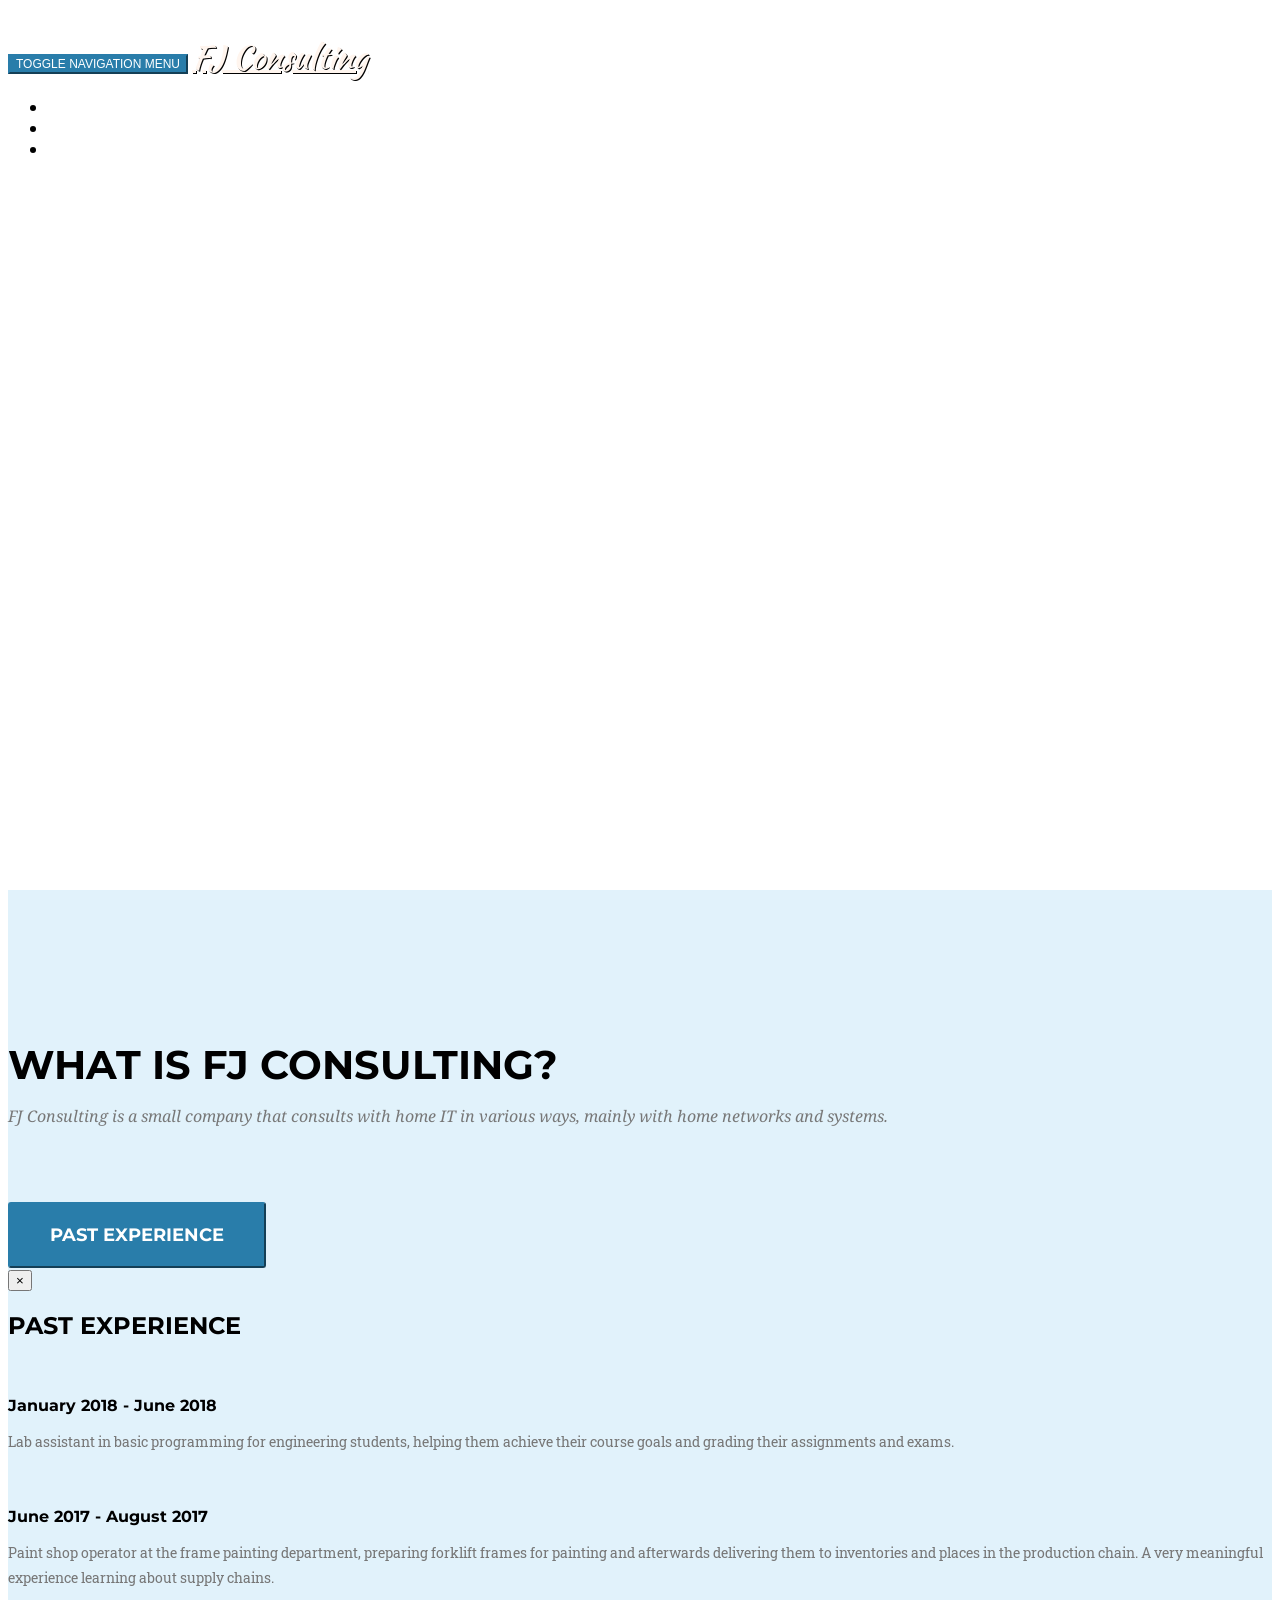
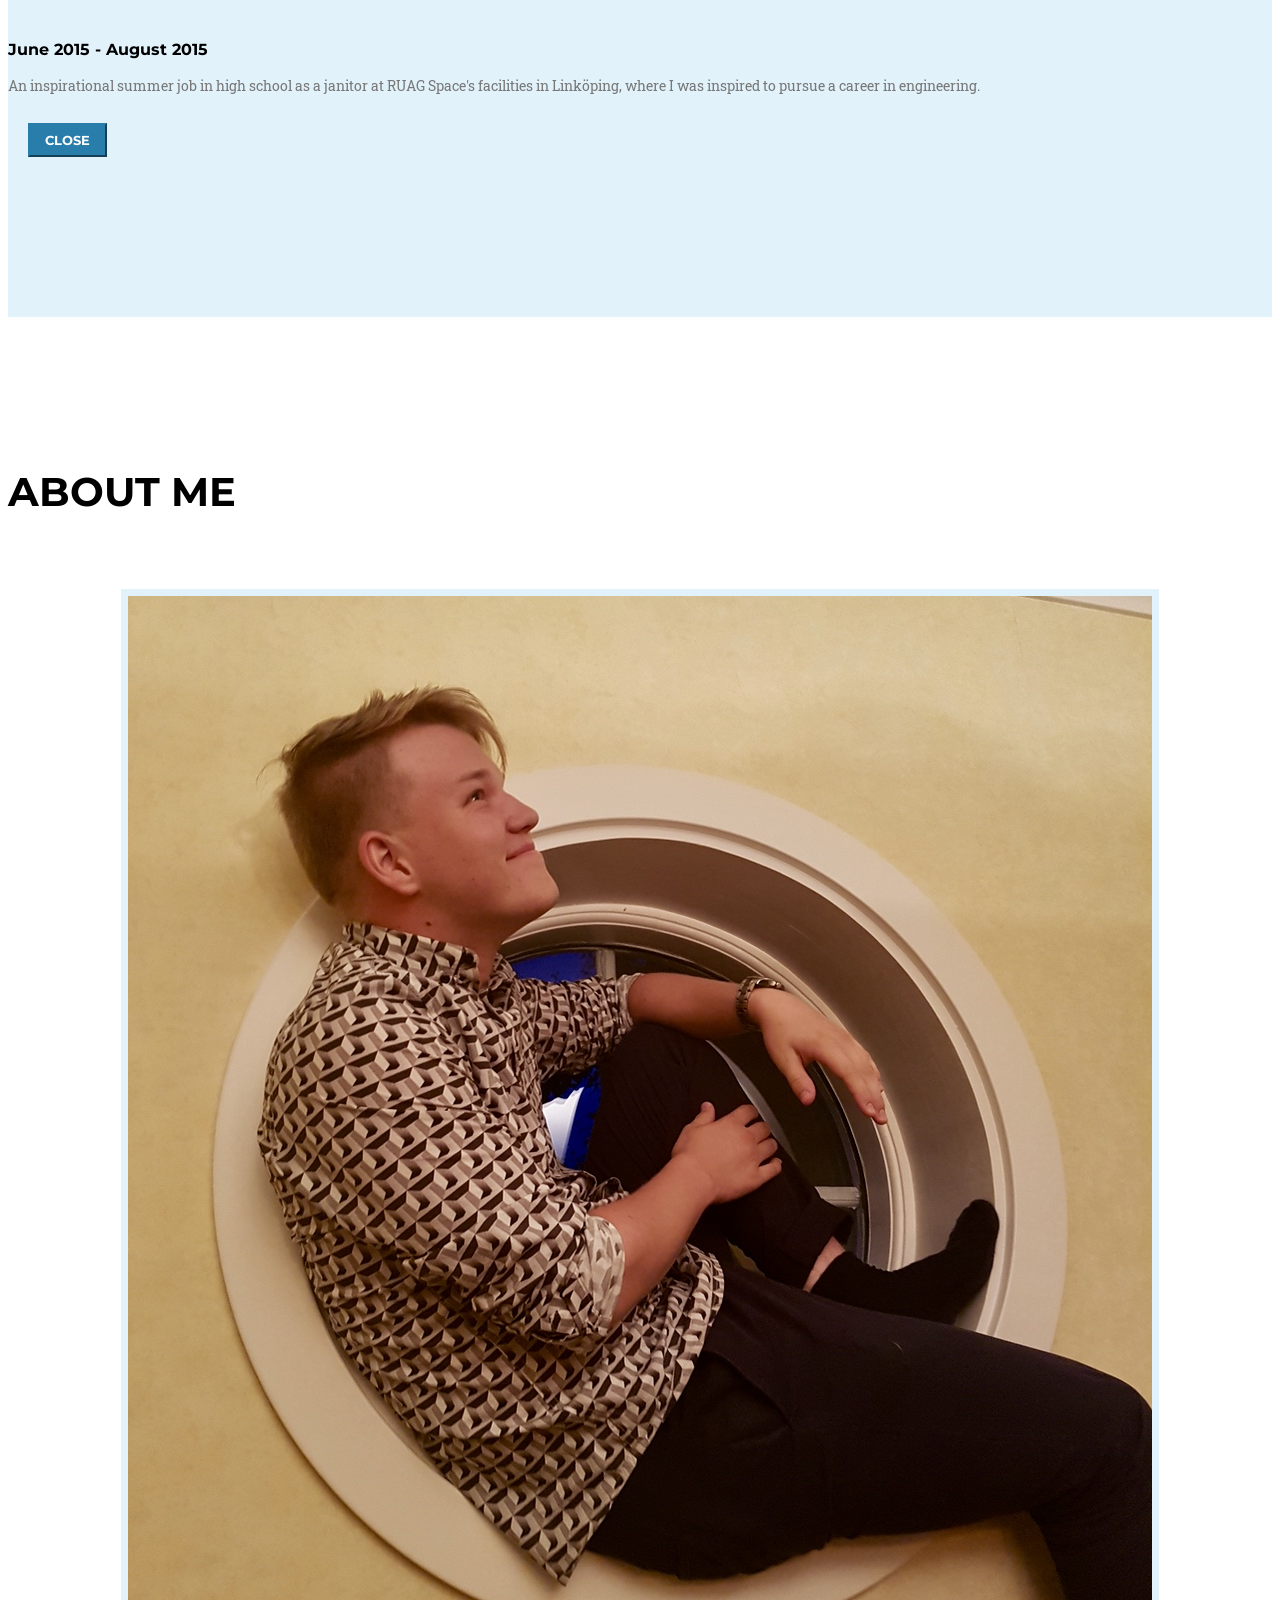
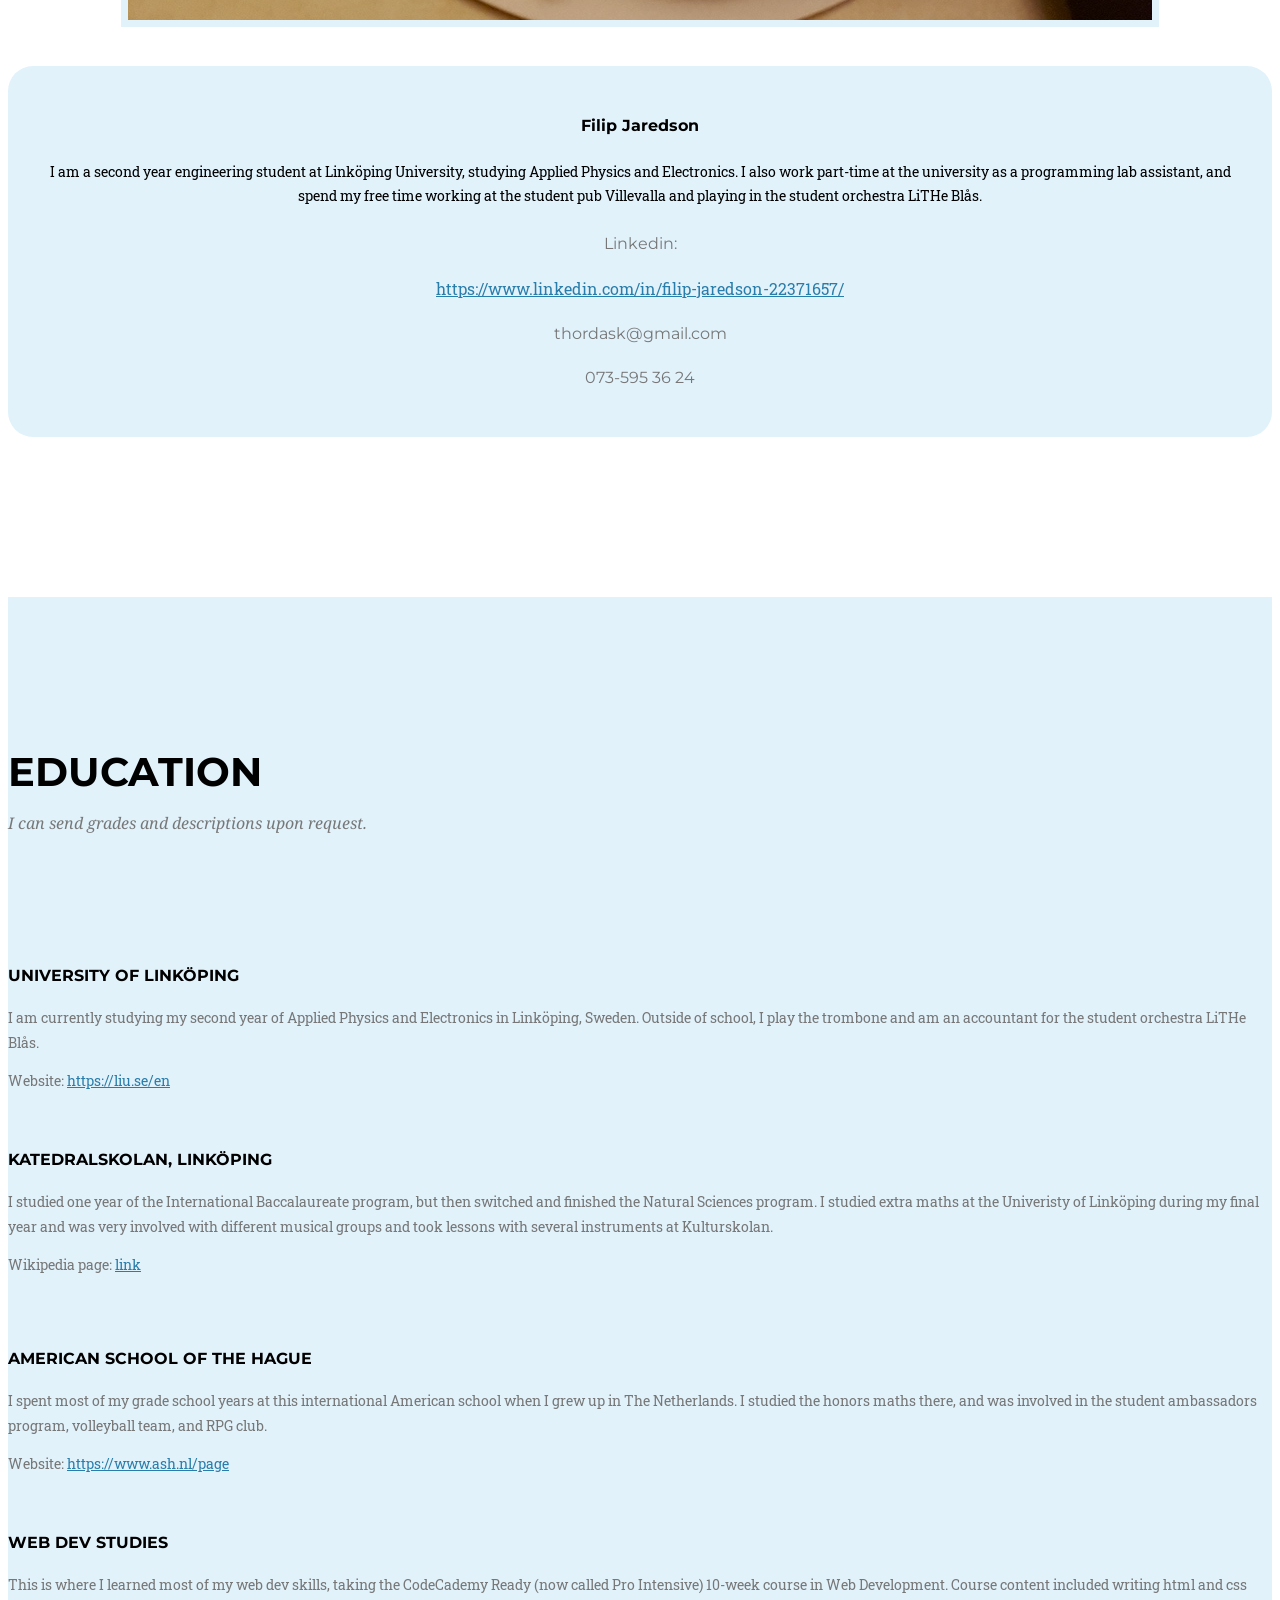
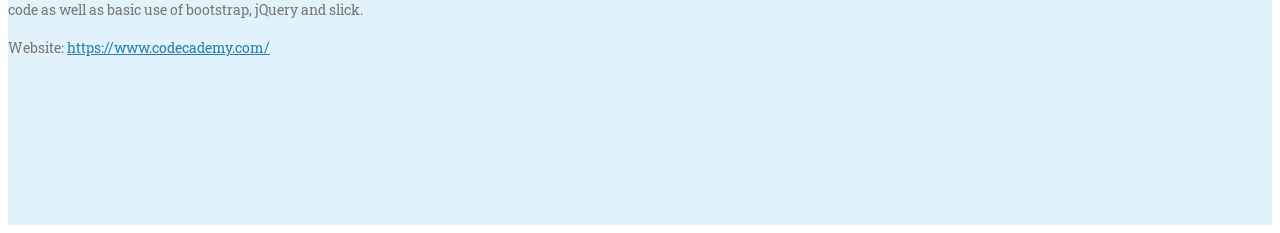
==== commit 9ffe142e: "Minor fixes" ====
--- a/index.html
+++ b/index.html
@@ -99,19 +99,17 @@
                             <div class="col-md-4">
                                 <img src="https://www.student.liu.se/kalasjakten/snabbfakta/1.644242/LiU_primar_svart.png" class="img-responsive center-block experience-img" alt="">
                                 <h4 class="service-heading">January 2018 - June 2018</h4>
-                                <p class="text-muted">Lab assistant for the course TDDC74 - Programming: Abstraction and Modelling.
-
-                                I teach and help students during programming laborations, and help grade their assignments and examinations.</p>
+                                <p class="text-muted">Lab assistant in basic programming for engineering students, helping them achieve their course goals and grading their assignments and exams.</p>
                             </div>
                             <div class="col-md-4">
                                 <img src="https://toyota-forklifts.eu/Content/img/logo.png" class="img-responsive center-block experience-img toyota" alt="">
                                 <h4 class="service-heading">June 2017 - August 2017</h4>
-                                <p class="text-muted">Paint shop operator at Toyota Material Handling's manufacturing facilities in Mjölby, Sweden. I was primarily stationed at the frame painting department, preparing forklift frames for painting and afterwards delivering them to inventories and places in the production chain.</p>
+                                <p class="text-muted">Paint shop operator at the frame painting department, preparing forklift frames for painting and afterwards delivering them to inventories and places in the production chain. A very meaningful experience learning about supply chains.</p>
                             </div>
                             <div class="col-md-4">
                                 <img src="https://www.ruag.com/sites/default/files/logos/logo.svg" class="img-responsive center-block experience-img" alt="">
                                 <h4 class="service-heading">June 2015 - August 2015</h4>
-                                <p class="text-muted">One summer I worked at RUAG Space's offices in Linköping, Sweden, I got to see researchers and engineers in action, which gave me an idea of where my future studies would take me.</p>
+                                <p class="text-muted">An inspirational summer job in high school as a janitor at RUAG Space's facilities in Linköping, where I was inspired to pursue a career in engineering.</p>
                             </div>
                         </div>
                         
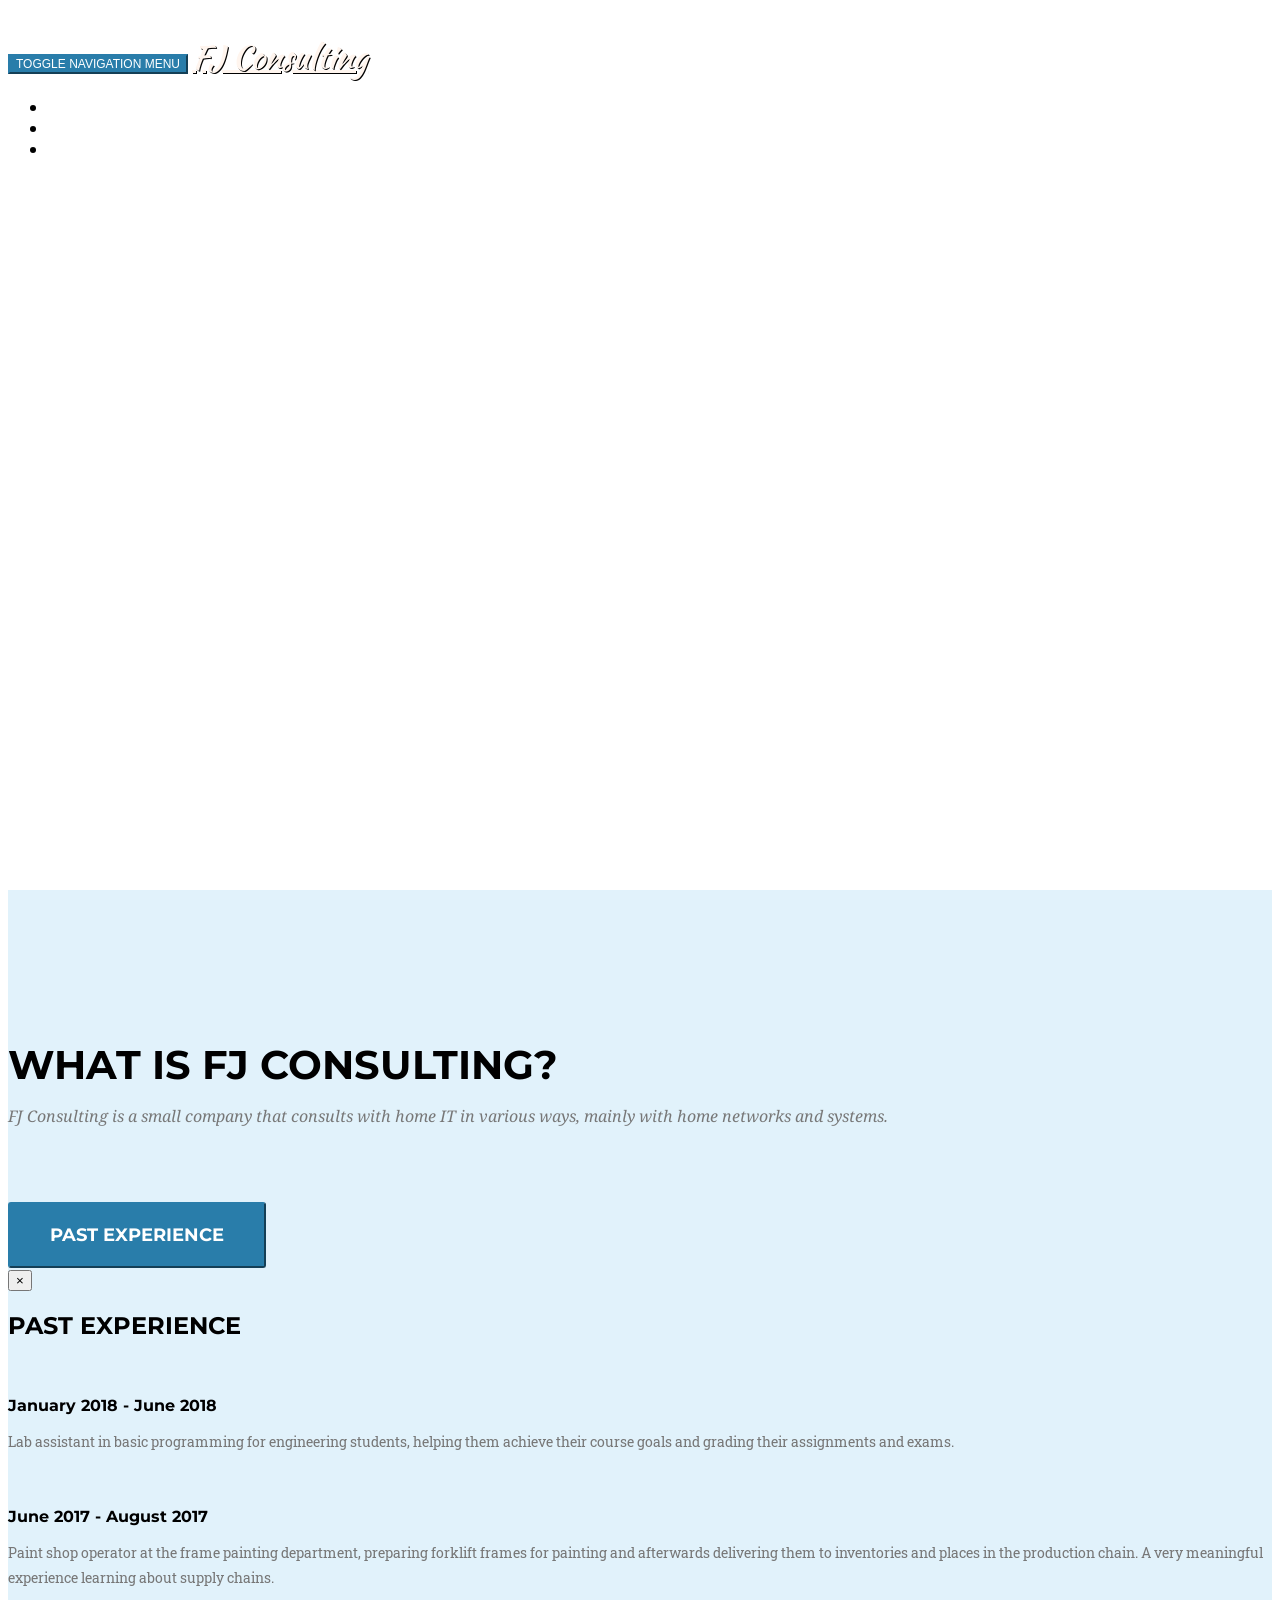
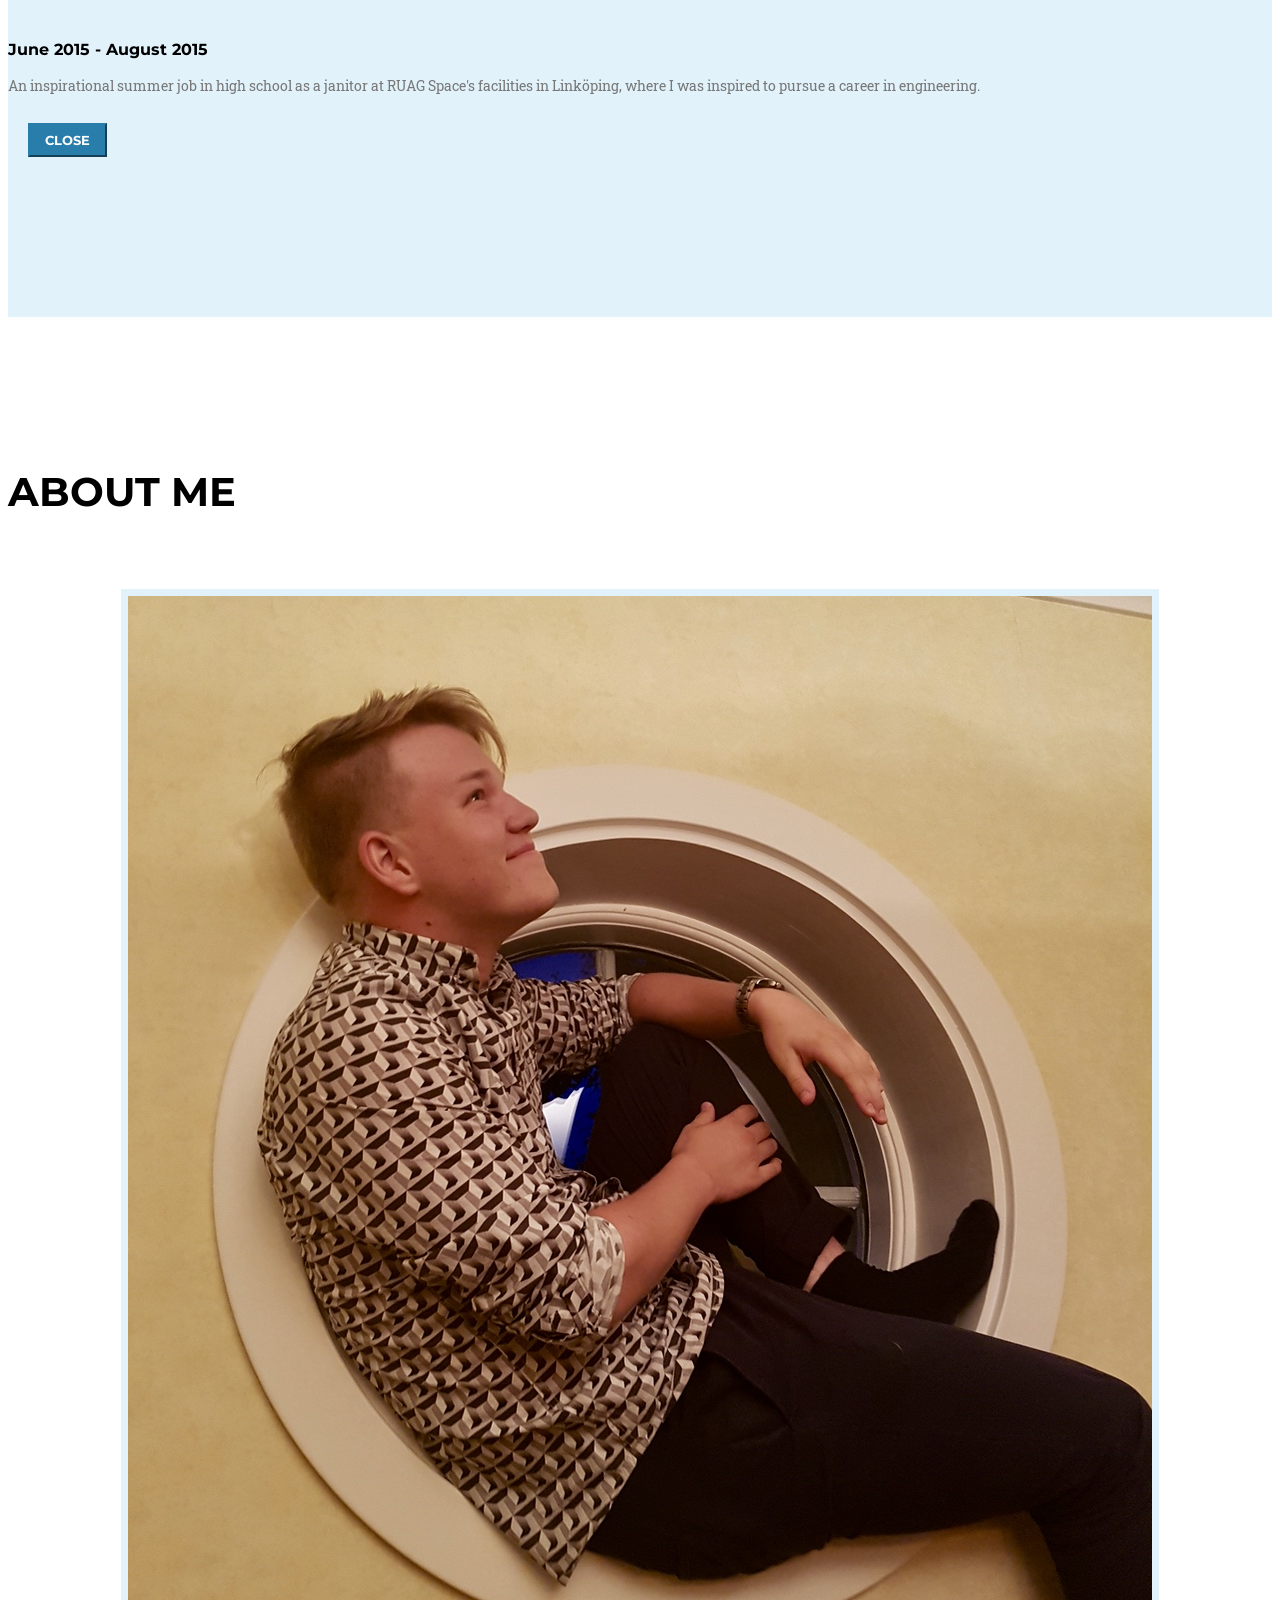
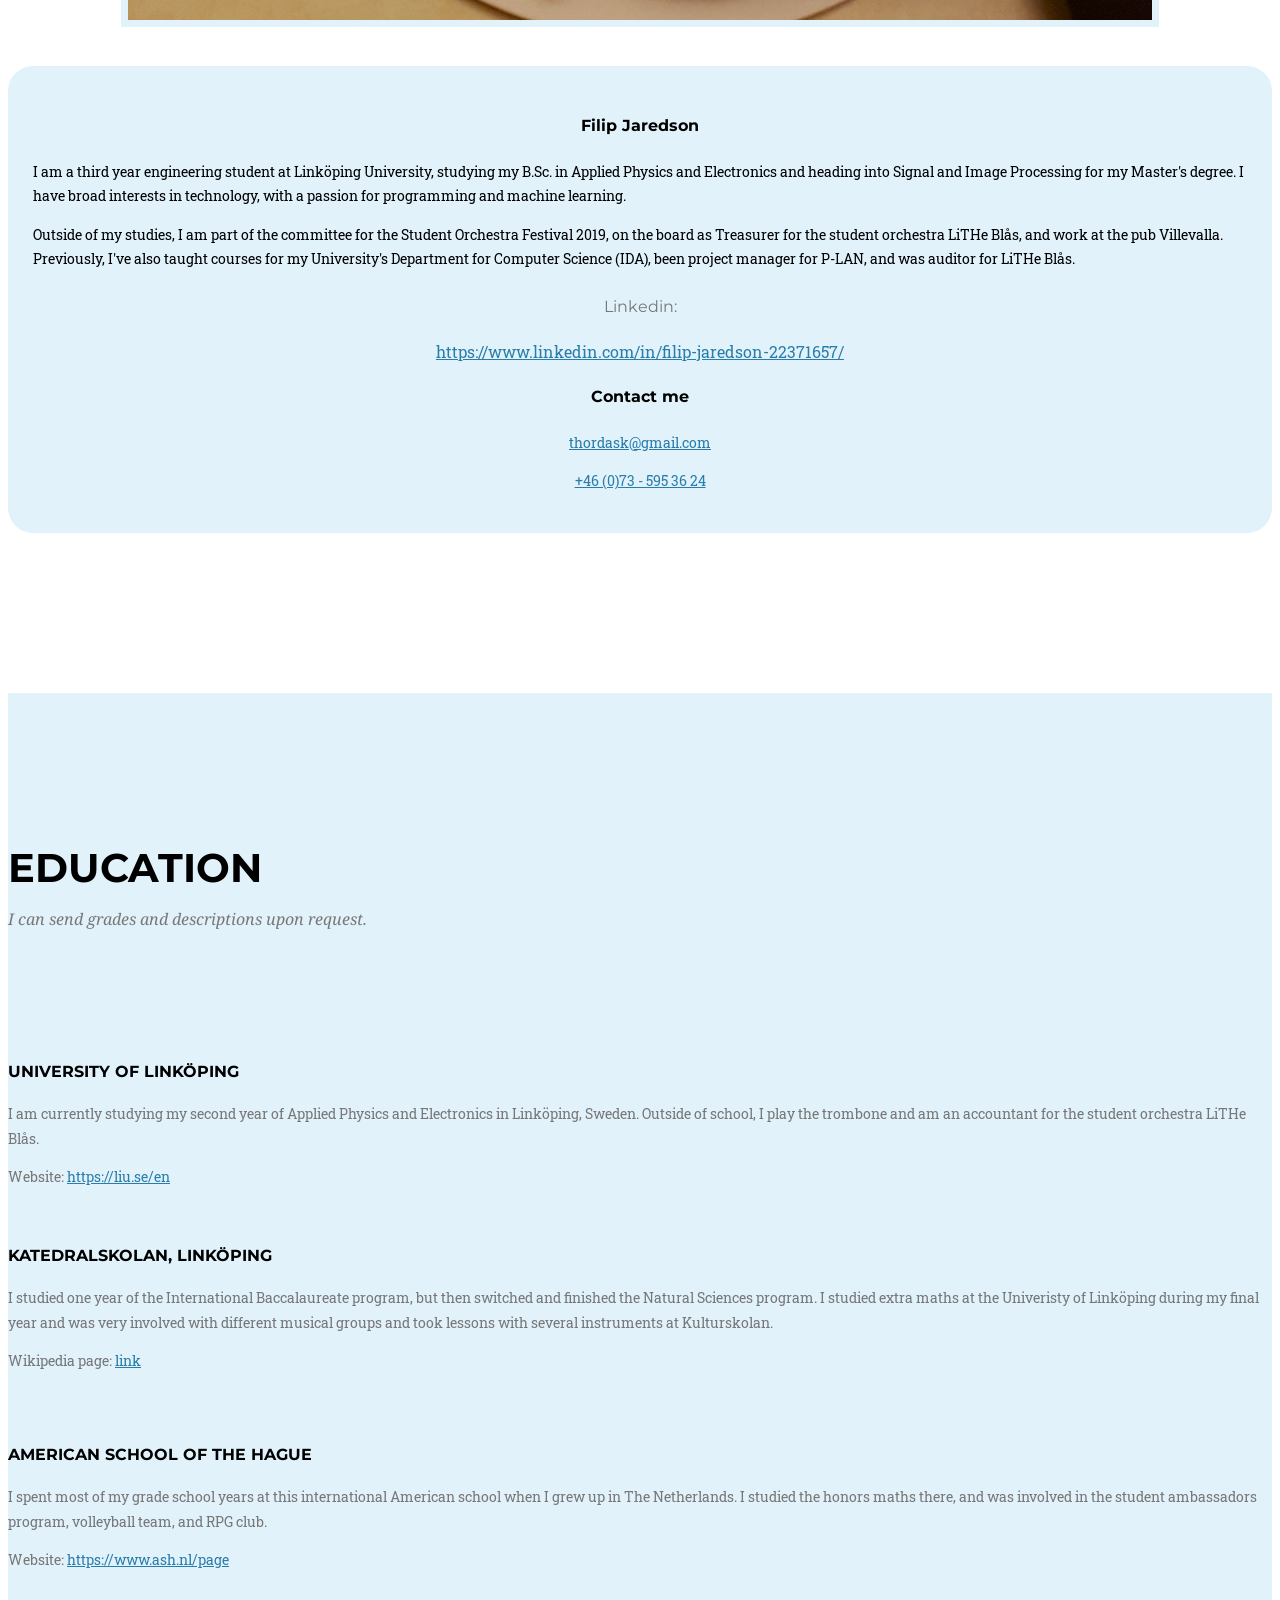
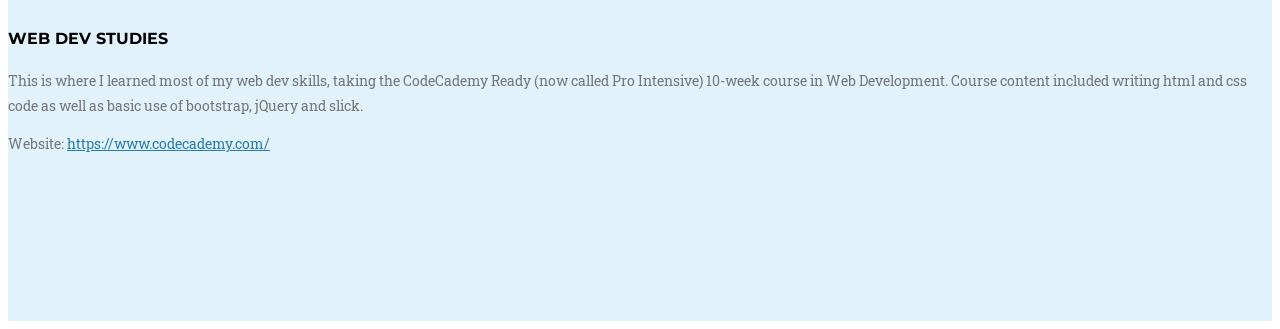
==== commit 4b835294: "Minor fixes" ====
--- a/index.html
+++ b/index.html
@@ -127,23 +127,32 @@
     <section id="contact" class="bg-light-gray">
         <div class="container">
             <div class="row">
-                <div class="col-lg-12 text-center">
+                <div class="col-lg-12">
                     <h2 class="section-heading">About me</h2>
                 </div>
             </div>
             <div class="row" style="margin-top: 3rem;">
+
               <div class="col-sm-4 col-sm-offset-1" style="margin-top: 3rem;">
                   <div class="contact-member">
                       <img src="img/filip.jpg" class="img-responsive img-circle" alt="">
                   </div>
               </div>
+
+              <!-- About me -->
               <div class="col-sm-6" style="margin-top: 0;">
                 <div class="contact-member contact-member-rounded">
                   <h4>Filip Jaredson</h4>
-                  <p>I am a second year engineering student at Linköping University, studying Applied Physics and Electronics. I also work part-time at the university as a programming lab assistant, and spend my free time working at the student pub Villevalla and playing in the student orchestra LiTHe Blås.</p>
+                  <p>
+                      I am a third year engineering student at Linköping University, studying my B.Sc. in Applied Physics and Electronics and heading into Signal and Image Processing for my Master's degree.  I have broad interests in technology, with a passion for programming and machine learning.
+                  </p>
+                  <p>
+                      Outside of my studies, I am part of the committee for the Student Orchestra Festival 2019, on the board as Treasurer for the student orchestra LiTHe Blås, and work at the pub Villevalla. Previously, I've also taught courses for my University's Department for Computer Science (IDA), been project manager for P-LAN, and was auditor for LiTHe Blås.
+                  </p>
                   <h4 class="text-muted">Linkedin: </h4><a href="https://www.linkedin.com/in/filip-jaredson-22371657/" target="_blank" class=".portfolio-link">https://www.linkedin.com/in/filip-jaredson-22371657/</a>
-                  <h4 class="text-muted">thordask@gmail.com</h4>
-                  <h4 class="text-muted">073-595 36 24</h4>
+                  <h4>Contact me</h4>
+                      <p style="text-align: center"><a href="mailto:thordask@gmail.com">thordask@gmail.com</a></p>
+                      <p style="text-align: center"><a href="tel:+46 73-595 36 24">+46 (0)73 - 595 36 24</a></p>
                 </div>
               </div>
             </div>
@@ -152,7 +161,7 @@
 
     <!-- Portfolio Grid Section -->
     <section id="education" class="bg-darkest-gray">
-        <div class="container">
+        <div class="§iner">
             <div class="row">
                 <div class="col-lg-12 text-center">
                     <h2 class="section-heading">Education</h2>
--- a/css/agency.css
+++ b/css/agency.css
@@ -577,6 +577,7 @@
   text-transform: none;
 }
 .contact-member p {
+  text-align: left;
   margin-top: 0;
 }
 .contact-member-rounded {
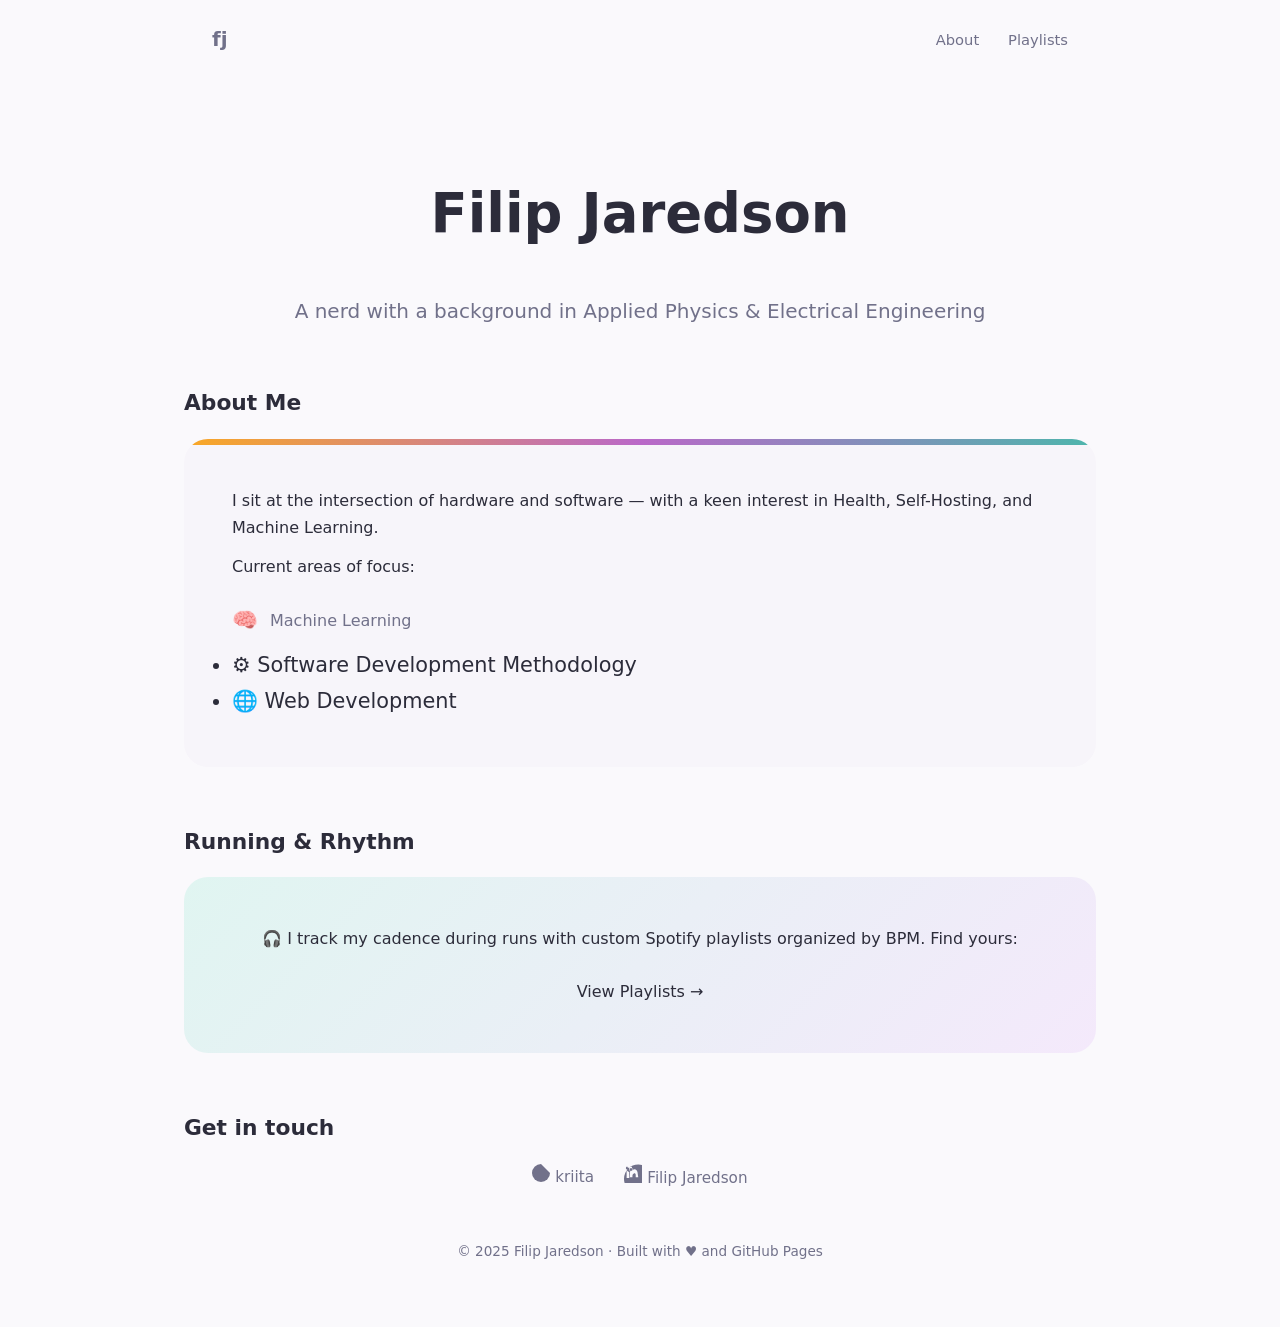
==== commit 0a9433b4: "Initial site: portfolio + running playlists" ====
--- a/index.html
+++ b/index.html
@@ -1,229 +1,73 @@
 <!DOCTYPE html>
 <html lang="en">
+<head>
+  <meta charset="UTF-8">
+  <meta name="viewport" content="width=device-width, initial-scale=1.0">
+  <title>Filip Jaredson — Portfolio</title>
+  <link rel="stylesheet" href="/style.css">
+</head>
+<body>
 
-<head>
+  <!-- ═══ Nav ═══ -->
+  <nav class="nav">
+    <a href="/" class="nav__logo">fj</a>
+    <div class="nav__links">
+      <a href="#about">About</a>
+      <a href="/playlists.html">Playlists</a>
+    </div>
+  </nav>
 
-    <meta charset="utf-8">
-    <meta http-equiv="X-UA-Compatible" content="IE=edge">
-    <meta name="viewport" content="width=device-width, initial-scale=1">
-    <meta name="description" content="">
-    <meta name="author" content="">
+  <main class="wrap">
 
-    <title>FJ Consulting</title>
-
-    <!-- Bootstrap Core CSS -->
-    <link href="vendor/bootstrap/css/bootstrap.min.css" rel="stylesheet">
-
-    <!-- Custom Fonts -->
-    <link href="vendor/font-awesome/css/font-awesome.min.css" rel="stylesheet" type="text/css">
-    <link href="https://fonts.googleapis.com/css?family=Montserrat:400,700" rel="stylesheet" type="text/css">
-    <link href='https://fonts.googleapis.com/css?family=Kaushan+Script' rel='stylesheet' type='text/css'>
-    <link href='https://fonts.googleapis.com/css?family=Droid+Serif:400,700,400italic,700italic' rel='stylesheet' type='text/css'>
-    <link href='https://fonts.googleapis.com/css?family=Roboto+Slab:400,100,300,700' rel='stylesheet' type='text/css'>
-
-    <!-- Theme CSS -->
-    <link href="css/agency.css" rel="stylesheet">
-
-</head>
-
-<body id="page-top" class="index">
-
-    <!-- Navigation -->
-    <nav id="mainNav" class="navbar navbar-default navbar-custom navbar-fixed-top">
-        <div class="container">
-            <!-- Brand and toggle get grouped for better mobile display -->
-            <div class="navbar-header page-scroll">
-                <button type="button" class="navbar-toggle" data-toggle="collapse" data-target="#bs-example-navbar-collapse-1">
-                    <span class="sr-only">Toggle navigation</span> Menu <i class="fa fa-bars"></i>
-                </button>
-                <a class="navbar-brand page-scroll" href="#page-top">FJ Consulting</a>
-            </div>
-
-            <!-- Collect the nav links, forms, and other content for toggling -->
-            <div class="collapse navbar-collapse" id="bs-example-navbar-collapse-1">
-                <ul class="nav navbar-nav navbar-right">
-                    <li class="hidden">
-                        <a href="#page-top"></a>
-                    </li>
-                    <!-- <li>
-                        <a class="page-scroll" href="#experience">FJ Consulting</a>
-                    </li> -->
-                    <li>
-                        <a class="page-scroll" href="#contact">About me</a>
-                    </li>
-                    <!-- portfolio unused -->
-                    <li>
-                        <a class="page-scroll" href="#education">Education</a>
-                    </li>
-                </ul>
-            </div>
-            <!-- /.navbar-collapse -->
-        </div>
-        <!-- /.container-fluid -->
-    </nav>
-
-    <!-- Header -->
-    <header>
-        <div class="container">
-            <div class="intro-text">
-                <div class="intro-heading">FJ Consulting</div>
-                <div class="intro-lead-in">IT consulting with an engineering student's mindset</div>
-                <a href="#experience" class="page-scroll btn btn-xl">Past work</a>
-            </div>
-        </div>
-    </header>
-
-<!-- Services Section -->
-    <section id="experience" class="bg-darkest-gray">
-        <div class="container">
-            <div class="row">
-                <div class="col-lg-12 text-center">
-                    <h2 class="section-heading">What is FJ Consulting?</h2>
-                    <h3 class="section-subheading text-muted">FJ Consulting is a small company that consults with home IT in various ways, mainly with home networks and systems.</h3>
-                </div>
-            </div>
-            
-            <button type="button" class="experience-toggle btn btn-xl center-block" data-toggle="modal" data-target="#experience-modal">Past experience</button>
-
-            <div id="experience-modal" class="modal fade" tabindex="-1" role="dialog" tabindex="-1">
-                <div class="modal-dialog modal-lg" role="document">
-                    <div class="modal-content">
-                        <!-- Header -->
-                        <div class="modal-header text-center">
-                            <button type="button" class="close" data-dismiss="modal" aria-label="Close">&times;</button>
-                            <h2 class="modal-title">Past experience</h2>
-                        </div>
-
-                        <!-- Body -->
-                        <div class="modal-body">
-                            <div class="col-md-4">
-                                <img src="https://www.student.liu.se/kalasjakten/snabbfakta/1.644242/LiU_primar_svart.png" class="img-responsive center-block experience-img" alt="">
-                                <h4 class="service-heading">January 2018 - June 2018</h4>
-                                <p class="text-muted">Lab assistant in basic programming for engineering students, helping them achieve their course goals and grading their assignments and exams.</p>
-                            </div>
-                            <div class="col-md-4">
-                                <img src="https://toyota-forklifts.eu/Content/img/logo.png" class="img-responsive center-block experience-img toyota" alt="">
-                                <h4 class="service-heading">June 2017 - August 2017</h4>
-                                <p class="text-muted">Paint shop operator at the frame painting department, preparing forklift frames for painting and afterwards delivering them to inventories and places in the production chain. A very meaningful experience learning about supply chains.</p>
-                            </div>
-                            <div class="col-md-4">
-                                <img src="https://www.ruag.com/sites/default/files/logos/logo.svg" class="img-responsive center-block experience-img" alt="">
-                                <h4 class="service-heading">June 2015 - August 2015</h4>
-                                <p class="text-muted">An inspirational summer job in high school as a janitor at RUAG Space's facilities in Linköping, where I was inspired to pursue a career in engineering.</p>
-                            </div>
-                        </div>
-                        
-                        <!-- Button -->
-                        <div class="modal-footer">
-                            <button type="button" class="btn btn-primary" data-dismiss="modal">Close</button>
-                        </div>
-                    </div>
-                </div>
-            </div>
-        </div>
+    <!-- ═══ Hero ═══ -->
+    <section class="hero">
+      <h1>Filip Jaredson</h1>
+      <p class="hero__sub">A nerd with a background in Applied Physics &amp; Electrical Engineering</p>
     </section>
 
-    <!-- Contact Section -->
-    <section id="contact" class="bg-light-gray">
-        <div class="container">
-            <div class="row">
-                <div class="col-lg-12">
-                    <h2 class="section-heading">About me</h2>
-                </div>
-            </div>
-            <div class="row" style="margin-top: 3rem;">
-
-              <div class="col-sm-4 col-sm-offset-1" style="margin-top: 3rem;">
-                  <div class="contact-member">
-                      <img src="img/filip.jpg" class="img-responsive img-circle" alt="">
-                  </div>
-              </div>
-
-              <!-- About me -->
-              <div class="col-sm-6" style="margin-top: 0;">
-                <div class="contact-member contact-member-rounded">
-                  <h4>Filip Jaredson</h4>
-                  <p>
-                      I am a third year engineering student at Linköping University, studying my B.Sc. in Applied Physics and Electronics and heading into Signal and Image Processing for my Master's degree.  I have broad interests in technology, with a passion for programming and machine learning.
-                  </p>
-                  <p>
-                      Outside of my studies, I am part of the committee for the Student Orchestra Festival 2019, on the board as Treasurer for the student orchestra LiTHe Blås, and work at the pub Villevalla. Previously, I've also taught courses for my University's Department for Computer Science (IDA), been project manager for P-LAN, and was auditor for LiTHe Blås.
-                  </p>
-                  <h4 class="text-muted">Linkedin: </h4><a href="https://www.linkedin.com/in/filip-jaredson-22371657/" target="_blank" class=".portfolio-link">https://www.linkedin.com/in/filip-jaredson-22371657/</a>
-                  <h4>Contact me</h4>
-                      <p style="text-align: center"><a href="mailto:thordask@gmail.com">thordask@gmail.com</a></p>
-                      <p style="text-align: center"><a href="tel:+46 73-595 36 24">+46 (0)73 - 595 36 24</a></p>
-                </div>
-              </div>
-            </div>
-        </div>
+    <!-- ═══ About ═══ -->
+    <section id="about" class="gap">
+      <h2 class="section-ttl">About Me</h2>
+      <div class="about-card">
+        <p>I sit at the intersection of hardware and software — with a keen interest in <span class="highlight">Health</span>, <span class="highlight">Self-Hosting</span>, and <span class="highlight">Machine Learning</span>.</p>
+        <p>Current areas of focus:</p>
+        <ul class="skills-list">
+          <li class="skill-item"><span class="skill-emj">🧠 </span> Machine Learning</li>
+          <li class="skill-emj">⚙️ </span> Software Development Methodology</li>
+          <li class="skill-emj">🌐</span> Web Development</li>
+        </ul>
+      </div>
     </section>
 
-    <!-- Portfolio Grid Section -->
-    <section id="education" class="bg-darkest-gray">
-        <div class="§iner">
-            <div class="row">
-                <div class="col-lg-12 text-center">
-                    <h2 class="section-heading">Education</h2>
-                    <h3 class="section-subheading text-muted">I can send grades and descriptions upon request.</h3>
-                </div>
-            </div>
-            <div class="row text-center">
-                <div class="col-md-3 col-sm-6 portfolio-item bg-lightest-gray">
-                    <a href="#portfolioModal1" class="portfolio-link" data-toggle="modal">
-                        <img src="http://www.liu.se/mall11/images/logo-sv.png" class="img-responsive center-block education-img liu-img" alt="">
-                    </a>
-                    <div class="portfolio-caption">
-                        <h4>University of Linköping</h4>
-                        <p class="text-muted">I am currently studying my second year of Applied Physics and Electronics in Linköping, Sweden. Outside of school, I play the trombone and am an accountant for the student orchestra LiTHe Blås.</p>
-                    <p class="text-muted">Website: <a href="https://liu.se/en">https://liu.se/en</a></p>
-                  </div>
-                </div>
-                <div class="col-md-3 col-sm-6 portfolio-item bg-lightest-gray">
-                    <a href="#portfolioModal2" class="portfolio-link" data-toggle="modal">
-                        <img src="https://upload.wikimedia.org/wikipedia/en/0/0d/Katlogonew.jpg" class="img-responsive center-block education-img" alt="">
-                    </a>
-                    <div class="portfolio-caption">
-                        <h4>Katedralskolan, Linköping</h4>
-                        <p class="text-muted">I studied one year of the International Baccalaureate program, but then switched and finished the Natural Sciences program. I studied extra maths at the Univeristy of Linköping during my final year and was very involved with different musical groups and took lessons with several instruments at Kulturskolan.</p>
-                        <p class="text-muted">Wikipedia page: <a href="https://en.wikipedia.org/wiki/Katedralskolan,_Link%C3%B6ping">link</a></p>
-                    </div>
-                </div>
-                <div class="col-md-3 col-sm-6 portfolio-item bg-lightest-gray">
-                    <a href="#portfolioModal3" class="portfolio-link" data-toggle="modal">
-                        <img src="https://bbk12e1-cdn.myschoolcdn.com/ftpimages/401/logo/Logo.png" class="img-responsive center-block education-img ash-img" alt="">
-                    </a>
-                    <div class="portfolio-caption">
-                        <h4>American School of the Hague</h4>
-                        <p class="text-muted">I spent most of my grade school years at this international American school when I grew up in The Netherlands. I studied the honors maths there, and was involved in the student ambassadors program, volleyball team, and RPG club.</p>
-                        <p class="text-muted">Website: <a href="https://www.ash.nl/page">https://www.ash.nl/page</a></p>
-                    </div>
-                </div>
-                <div class="col-md-3 col-sm-6 portfolio-item">
-                    <a href="#portfolioModal4" class="portfolio-link" data-toggle="modal">
-                        <img src="https://production.cdmycdn.com/webpack/44e01805165bfde4e6e4322c540abf81.svg" class="img-responsive center-block education-img" alt="">
-                    </a>
-                    <div class="portfolio-caption">
-                        <h4>Web Dev Studies</h4>
-                        <p class="text-muted">This is where I learned most of my web dev skills, taking the CodeCademy Ready (now called Pro Intensive) 10-week course in Web Development. Course content included writing html and css code as well as basic use of bootstrap, jQuery and slick.</p>
-                        <p class="text-muted">Website: <a href="https://www.codecademy.com/">https://www.codecademy.com/</a></p>
-                    </div>
-                </div>
-            </div>
-        </div>
+    <!-- ═══ Runner Teaser ═══ -->
+    <section id="runners" class="gap">
+      <h2 class="section-ttl">Running &amp; Rhythm</h2>
+      <div class="runner-box">
+
+🎧 I track my cadence during runs with custom Spotify playlists organized by BPM. Find yours:
+        <a href="/playlists.html" class="btn">View Playlists →</a>
+      </div>
     </section>
-    <!-- jQuery -->
-    <script src="vendor/jquery/jquery.min.js"></script>
 
-    <!-- Bootstrap Core JavaScript -->
-    <script src="vendor/bootstrap/js/bootstrap.min.js"></script>
+    <!-- ═══ Contact ═══ -->
+    <section id="contact" class="gap">
+      <h2 class="section-ttl">Get in touch</h2>
+      <div class="contact-box">
+        <a href="https://github.com/kriita" target="_blank" rel="noopener noreferrer" class="contact-link">
+          <svg width="18" height="18" viewBox="0 0 24 24" fill="currentColor"><path d="M12 0a12 12 0 1 0 12 12 12 12 0 0 0-13.0A12 12 0 0 0 0 12zm6.74 18.15C16.95 20.3 14.57 21 12 21s-4.95-.7-6.74-2.85C3.4 16.16 3.4 10.03 5.26 7.85c1.79-2.15 4.17-2.85 6.74-2.85s4.95.7 6.74 2.85c1.86 2.15 1.86 8.28 0 10.3ZM12 5.5c-.84 0-1.5.66-1.5 1.5s.66 1.5 1.5 1.5 1.5-.66 1.5-1.5-.66-1.5-1.5-1.5Zm4.27 3.88a1.5 1.5 0 1 0 0 3 .15.15 0 0 0-.07-2.88c-.13 0-.26.04-.37.1l-.15.1-1.23 1.23c-.11.11-.17.26-.17.42v2.4c0 .16-.06.32-.18.43l-1.23 1.23c-.1.1-.19.21-.26.33a1.5 0 0 0 2.61.43l1.27-1.27a1.5 1.5 0 0 0 .43-1.06v-.68l1.47-1.47c.1-.1.19-.22.25-.35a1.5 1.5 0 0 0-.43-2.56Z"/></svg>
+          <span>kriita</span>
+        </a>
+        <a href="https://www.linkedin.com/in/filip-jaredson/" target="_blank" rel="noopener noreferrer" class="contact-link">
+          <svg width="18" height="19" viewBox="0 0 24 24" fill="currentColor"><path d="M19 0a19 19 0 1 0 19 19 19 19 0 0 0-5.36-13.64A19 19 0 0 0 19 0zM7 18H3.5V8.39H7Zm-2.81-15.2a1.94 1.94 0 0 0-1.64 1.94 1.83 1.83 0 0 0 1.82 1.88A1.88 1.88 0 0 0 8.74 8.24H5.37V8.24A5.22 5.22 0 0 1 10.65 3v5.22h-3.3V6.88c0-1.85-.77-2.88-2.39-2.88Zm14.82 14.3h-3.37v-3.4c0-1.56-1.44-2.59-2.4-1.6a2.56 2.56 0 0 0-1 .6c-.68.68-1 1.5-1 2.3v2.1h-3.37s.45-11.07 0-12.16h3.37v3.48a2.46 2.46 0 0 1 2.53-2c2.5 0 4.6 1.92 4.6 6.67Z"/></svg>
+          <span>Filip Jaredson</span>
+        </a>
+      </div>
+    </section>
 
-    <!-- Plugin JavaScript -->
-    <script src="https://cdnjs.cloudflare.com/ajax/libs/jquery-easing/1.3/jquery.easing.min.js"></script>
-
-    <!-- Theme JavaScript -->
-    <script src="js/agency.min.js"></script>
-
+  <!-- ═══ Footer ═══ -->
+  <footer class="footer">
+    <p>&copy; 2025 Filip Jaredson · Built with ♥ and GitHub Pages</p>
+  </footer>
+  </main>
 </body>
-
 </html>
--- a/style.css
+++ b/style.css
@@ -0,0 +1,71 @@
+/* Pastel Minimal Design System */
+
+:root {
+  --peach: #f9a825; --lavender: #ba68c8; --mint: #4db6ac;
+  --bg: #faf9fc; --card-bg: #f7f5fa; --text: #2c2c3a; --muted: #71718a;
+  --peach-lt: #fef3e2; --lav-lt: #f4e9fb; --mint-lt: #e0f5f1;
+}
+
+*, *::before, *::after { margin: 0; padding: 0; box-sizing: border-box; }
+body {
+  font-family: -apple-system, BlinkMacSystemFont, 'Segoe UI', system-ui, sans-serif;
+  color: var(--text); background: var(--bg); line-height: 1.7;
+}
+a { color: inherit; text-decoration: none; }
+
+.wrap          { max-width: 960px; margin: 0 auto; padding: 2rem 1.5rem 4rem; }
+.gap           { margin-top: 3.5rem; }
+.section-ttl   { font-size: 1.36rem; font-weight: 600; margin-bottom: .8em; }
+
+/* ── Navigation ── */
+.nav       { display: flex; justify-content: space-between; align-items: center;
+             max-width: 920px; margin: 0 auto; padding: 1.4rem 2rem; }
+.nav__logo { font-size: 1.25rem; font-weight: 700; color: var(--lavender); }
+.nav__links { display: flex; gap: 1.8rem; font-size: .92rem; }
+.nav a       { color: var(--muted); transition: color .2s ease; }
+.nav a:hover, .nav a[aria-current] { color: var(--lavender); }
+
+/* ── Hero ── */
+.hero         { padding-top: 4.5rem; text-align: center; margin-bottom: 2rem; }
+h1            { font-size: clamp(2.4rem, 6vw, 3.4rem); font-weight: 800; line-height: 1.15; margin-bottom: .9em; }
+h1 span       { position: relative; z-index: 1; border-radius: 0 0 12px 12px; }
+h1 span::after { content: ''; position: absolute; bottom: -4px; left: 0; width: 100%; height: .35em;
+                  background: linear-gradient(90deg, #ffcdd2 -7%, var(--lav-lt) 40%, transparent 76%); z-index: -1; }
+.hero__sub    { font-size: clamp(1.05rem, 2.5vw, 1.25rem); color: var(--muted); }
+
+/* ── About Card ── */
+.about-card   { background: var(--card-bg); border-radius: 24px; padding: 3rem; position: relative; overflow: hidden; transition: box-shadow .3s ease; }
+.about-card::before { content: ''; height: 6px; background: linear-gradient(90deg, var(--peach), var(--lavender), var(--mint)); border-radius: 24px 24px 0 0; position: absolute; top: 0; left: 0; right: 0; }
+.about-card:hover { box-shadow: 0 8px 32px rgba(186, 104, 200, .15); }
+.about-card p { margin-bottom: .75em; }
+
+/* ── Skills ── */
+.skills       { list-style: none; padding-top: .5em; }
+.skill-item   { display: flex; align-items: center; gap: .75em; padding: .65em 0; color: var(--muted); font-size: 1rem; }
+.skill-emj    { font-size: 1.3em; }
+
+/* ── Runner Teaser Box ── */
+.runner-box   { background: linear-gradient(135deg, var(--mint-lt) 0%, var(--lav-lt) 100%); border-radius: 24px; padding: 3rem 2.5rem; text-align: center; display: flex; flex-direction: column; align-items: center; gap: 1.6em; }
+
+/* ── Contact Box ── */
+.contact-box  { font-size: .95rem; color: var(--muted); display: flex; gap: 2em; justify-content: center; align-items: center; }
+.contact-link a  { margin-bottom: 1em; transition: opacity .2s ease; }
+.contact-link a:hover { opacity: .7; }
+
+/* ── Footer ── */
+.footer       { text-align: center; padding-top: 3rem; font-size: .85rem; color: var(--muted); max-width: 960px; margin: 0 auto; }
+
+/* ═══════ Playlist Cards (playlists.html) ═══════ */
+.pl-grid     { display: grid; gap: 1.2em; margin-top: 1.5rem; grid-template-columns: repeat(auto-fill, minmax(280px, 1fr)); }
+.pl-card     { border-radius: 20px; padding: 2.2rem 1.8rem; transition: transform .2s ease, box-shadow .2s ease; display: flex; flex-direction: column; gap: .9em; color: #fff; position: relative; overflow: hidden; }
+.pl-card:hover { transform: translateY(-3px); box-shadow: 0 6px 24px rgba(0,0,0,.15); }
+
+.pl-card--peach      { background: linear-gradient(135deg, #ffb74d, #ffa726); }
+.pl-card--lavender   { background: linear-gradient(135deg, #ce93d8, #ab47bc); }
+.pl-card--mint       { background: linear-gradient(135deg, #80cbc4, #26a69a); }
+.pl-card--purple     { background: linear-gradient(135deg, #b39ddb, #7e57c2); }
+
+.pl-badge   { display: inline-block; font-size: .76rem; font-weight: 600; padding: .28em .8em; border-radius: 99px; background: rgba(255,255,255,.22); color: #fff; letter-spacing: .4px; }
+
+.pl-header         { text-align: center; margin-bottom: 1rem; }
+.pl-header h1      { font-size: clamp(2rem, 5vw, 2.8rem); font-weight: 800; line-height: 1.2; margin-bottom: .6em; }
